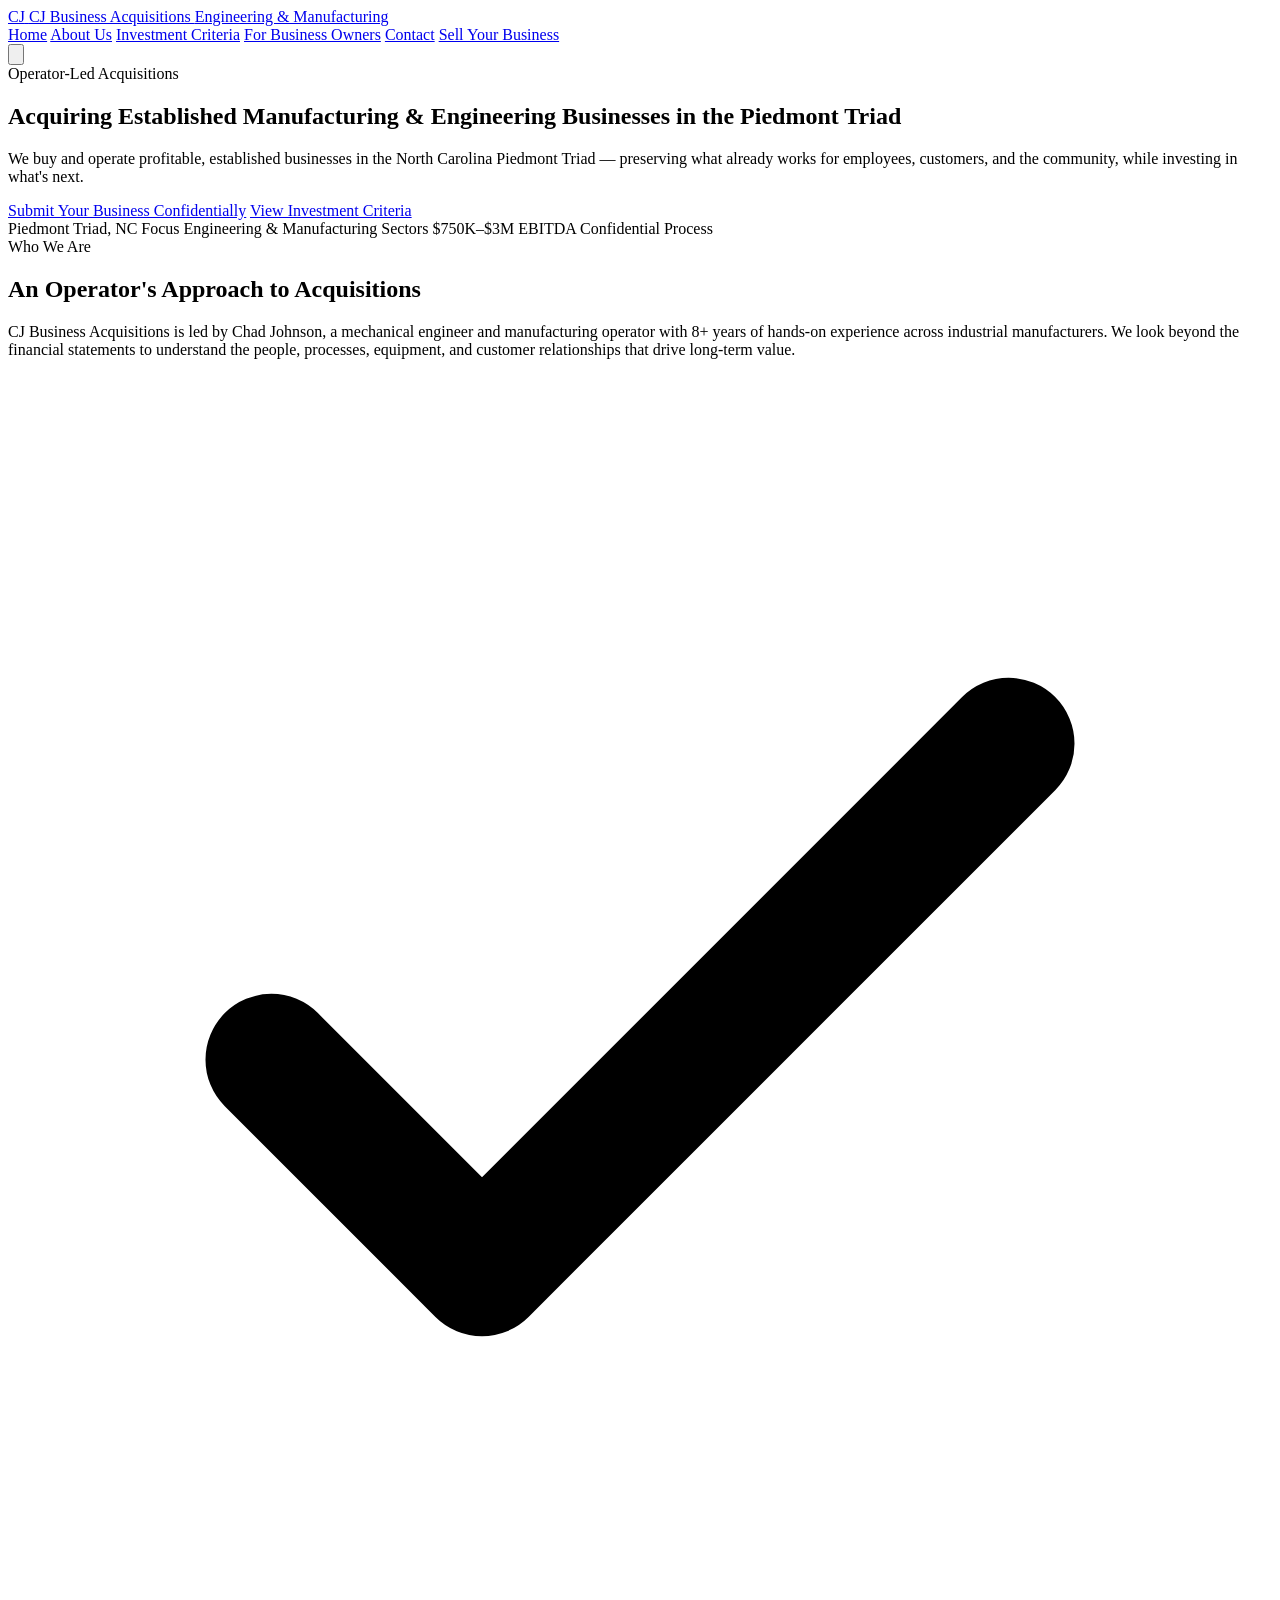
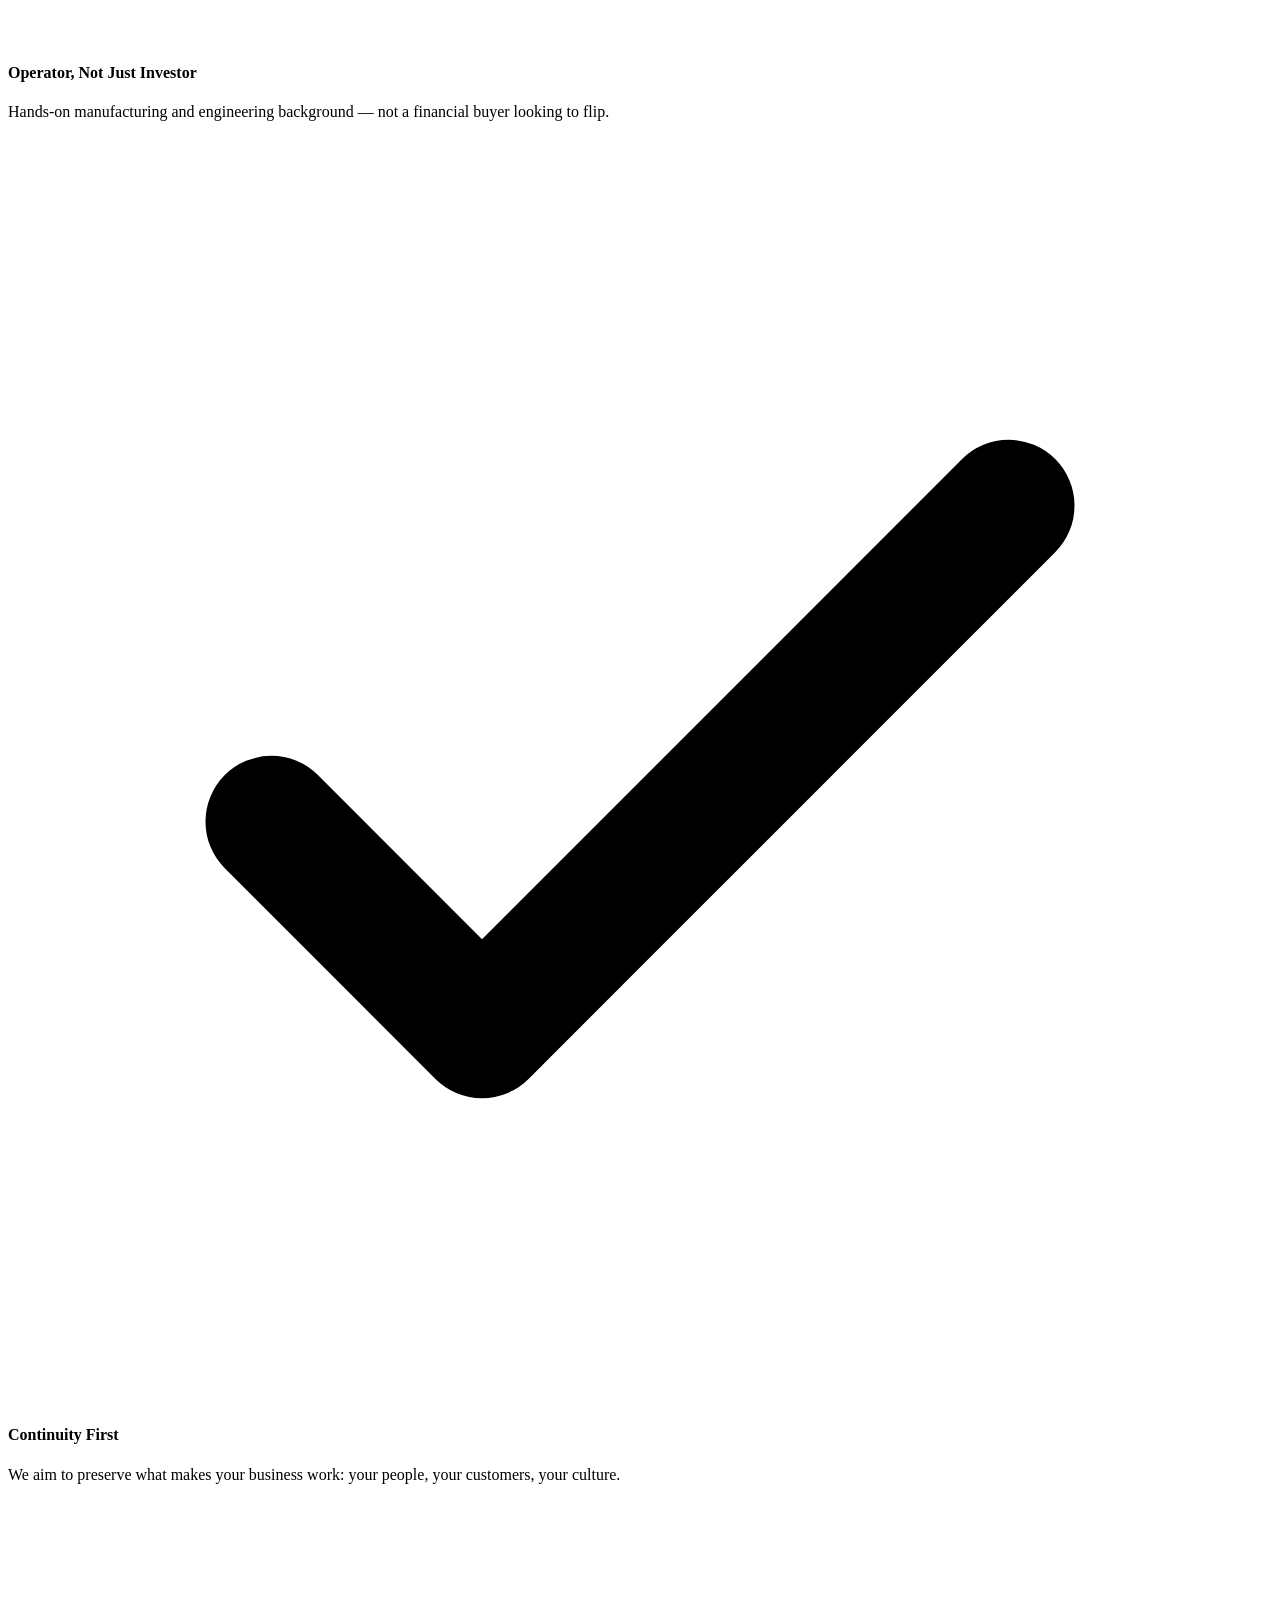
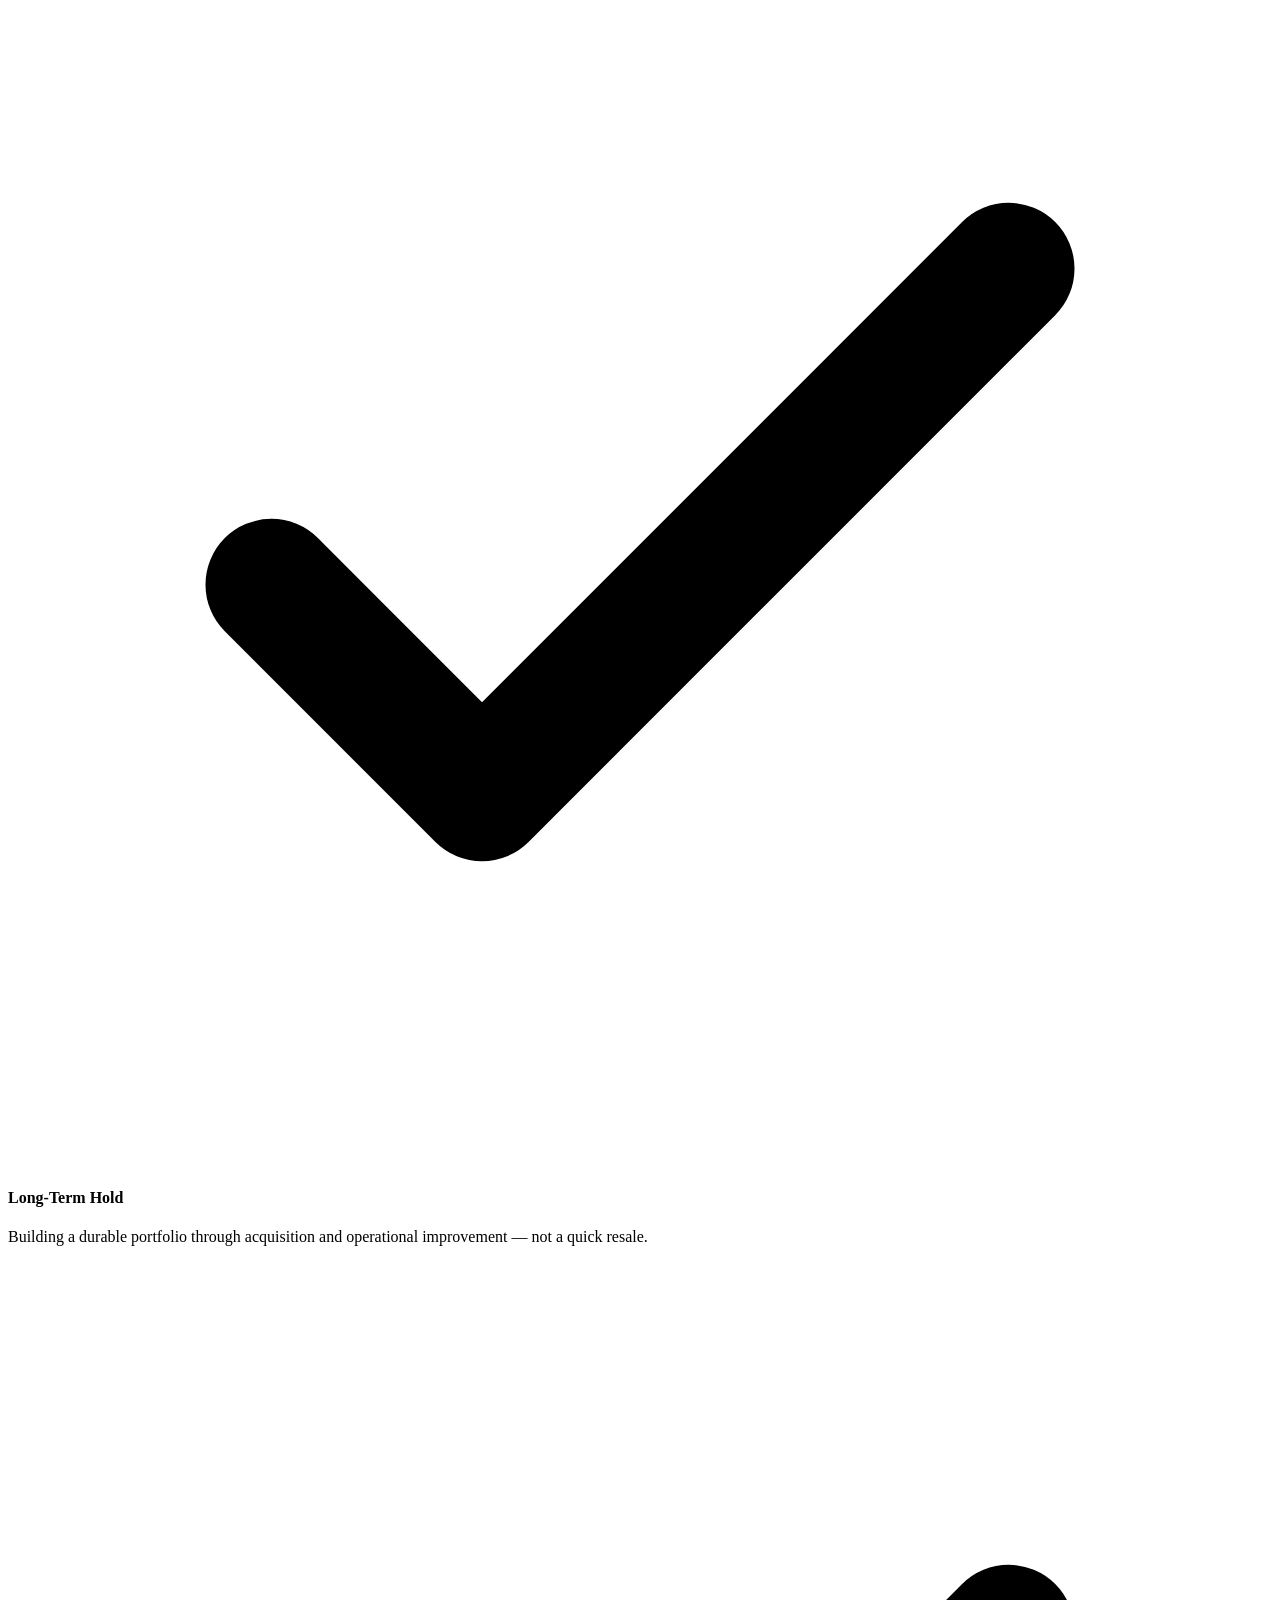
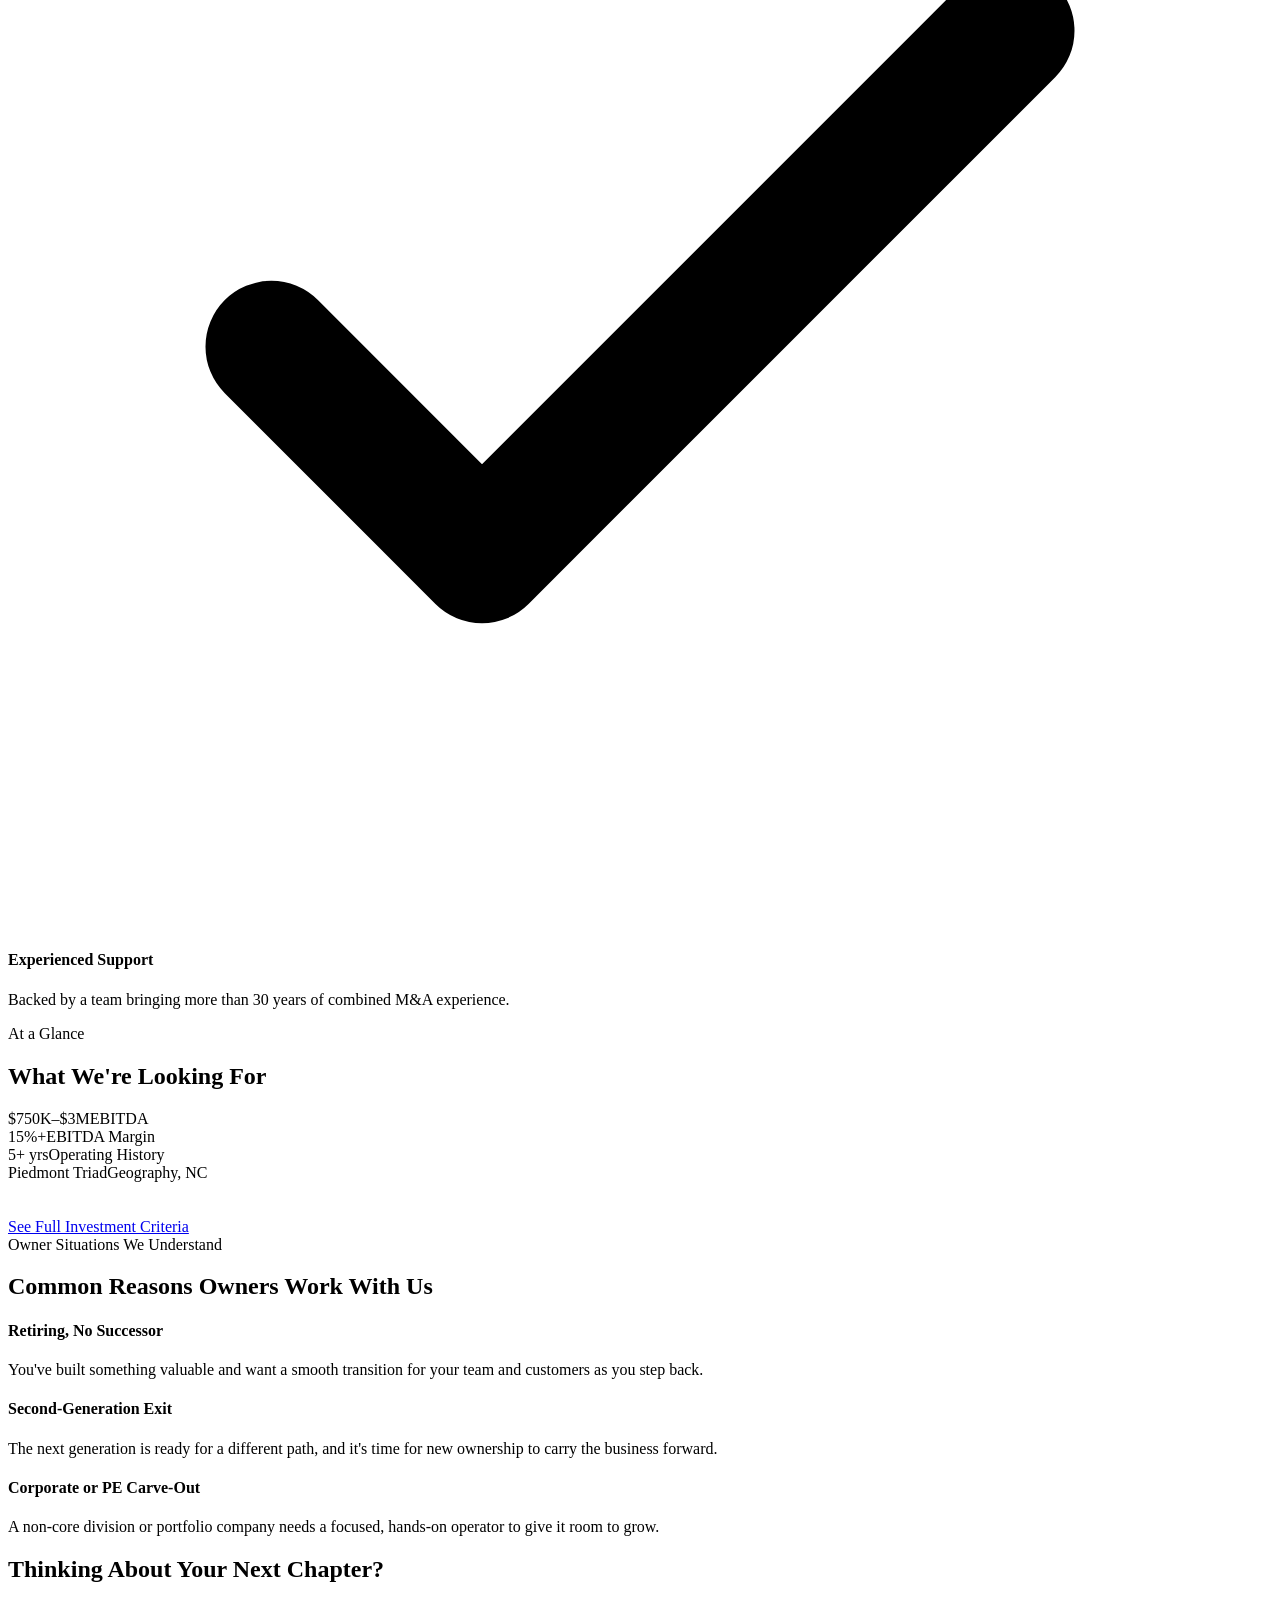
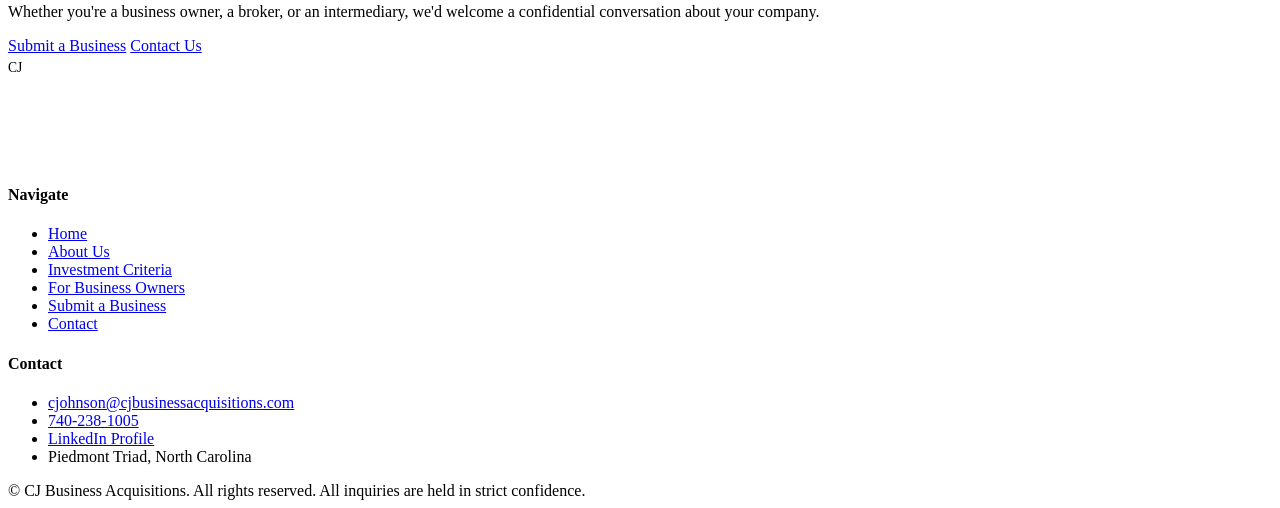
==== index.html @ f4fed7b2 "Add files via upload Initial site upload" ====
<!DOCTYPE html>
<html lang="en">
<head>
<meta charset="UTF-8">
<meta name="viewport" content="width=device-width, initial-scale=1.0">
<title>CJ Business Acquisitions | Acquiring Manufacturing & Engineering Businesses in the Piedmont Triad</title>
<meta name="description" content="CJ Business Acquisitions acquires established engineering and manufacturing businesses in North Carolina's Piedmont Triad, preserving continuity for employees and customers.">
<link rel="icon" type="image/svg+xml" href="/images/favicon.svg">
<link rel="preconnect" href="https://fonts.googleapis.com">
<link rel="preconnect" href="https://fonts.gstatic.com" crossorigin>
<link href="https://fonts.googleapis.com/css2?family=Inter:wght@400;500;600;700;800&family=Source+Serif+4:wght@600;700&display=swap" rel="stylesheet">
<link rel="stylesheet" href="/css/styles.css">
</head>
<body>
<header class="site-header">
  <div class="container">
    <a href="/" class="brand">
      <span class="mark">CJ</span>
      <span class="brand-text">CJ Business Acquisitions
        <span class="sub">Engineering &amp; Manufacturing</span>
      </span>
    </a>
    <nav class="main-nav" id="main-nav">
      <a href="index.html" aria-current="page">Home</a>
          <a href="about.html">About Us</a>
          <a href="investment-criteria.html">Investment Criteria</a>
          <a href="for-business-owners.html">For Business Owners</a>
          <a href="contact.html">Contact</a>
      <a href="submit-a-business.html" class="nav-cta">Sell Your Business</a>
    </nav>
    <button class="nav-toggle" aria-label="Toggle menu" aria-expanded="false">
      <svg viewBox="0 0 24 24" fill="none" stroke="currentColor" stroke-width="2"><path d="M4 6h16M4 12h16M4 18h16" stroke-linecap="round"/></svg>
    </button>
  </div>
</header>

<section class="hero">
  <div class="container">
    <div class="eyebrow on-dark">Operator-Led Acquisitions</div>
    <h1>Acquiring Established Manufacturing &amp; Engineering Businesses in the Piedmont Triad</h1>
    <p class="sub">We buy and operate profitable, established businesses in the North Carolina Piedmont Triad &mdash; preserving what already works for employees, customers, and the community, while investing in what's next.</p>
    <div class="hero-cta-row">
      <a href="submit-a-business.html" class="btn btn-primary">Submit Your Business Confidentially</a>
      <a href="investment-criteria.html" class="btn btn-outline">View Investment Criteria</a>
    </div>
    <div class="badge-row">
      <span class="badge"><span class="dot"></span>Piedmont Triad, NC Focus</span>
      <span class="badge"><span class="dot"></span>Engineering &amp; Manufacturing Sectors</span>
      <span class="badge"><span class="dot"></span>$750K&ndash;$3M EBITDA</span>
      <span class="badge"><span class="dot"></span>Confidential Process</span>
    </div>
  </div>
</section>

<section>
  <div class="container">
    <div class="section-head center">
      <div class="eyebrow">Who We Are</div>
      <h2>An Operator's Approach to Acquisitions</h2>
      <p class="lede">CJ Business Acquisitions is led by Chad Johnson, a mechanical engineer and manufacturing operator with 8+ years of hands-on experience across industrial manufacturers. We look beyond the financial statements to understand the people, processes, equipment, and customer relationships that drive long-term value.</p>
    </div>
    <div class="grid grid-4">
      <div class="card">
        <div class="icon-tile"><svg viewBox="0 0 24 24" fill="none" stroke="currentColor" stroke-width="2.5"><path d="M5 13l4 4L19 7" stroke-linecap="round" stroke-linejoin="round"/></svg></div>
        <h4>Operator, Not Just Investor</h4>
        <p>Hands-on manufacturing and engineering background &mdash; not a financial buyer looking to flip.</p>
      </div>
      <div class="card">
        <div class="icon-tile"><svg viewBox="0 0 24 24" fill="none" stroke="currentColor" stroke-width="2.5"><path d="M5 13l4 4L19 7" stroke-linecap="round" stroke-linejoin="round"/></svg></div>
        <h4>Continuity First</h4>
        <p>We aim to preserve what makes your business work: your people, your customers, your culture.</p>
      </div>
      <div class="card">
        <div class="icon-tile"><svg viewBox="0 0 24 24" fill="none" stroke="currentColor" stroke-width="2.5"><path d="M5 13l4 4L19 7" stroke-linecap="round" stroke-linejoin="round"/></svg></div>
        <h4>Long-Term Hold</h4>
        <p>Building a durable portfolio through acquisition and operational improvement &mdash; not a quick resale.</p>
      </div>
      <div class="card">
        <div class="icon-tile"><svg viewBox="0 0 24 24" fill="none" stroke="currentColor" stroke-width="2.5"><path d="M5 13l4 4L19 7" stroke-linecap="round" stroke-linejoin="round"/></svg></div>
        <h4>Experienced Support</h4>
        <p>Backed by a team bringing more than 30 years of combined M&amp;A experience.</p>
      </div>
    </div>
  </div>
</section>

<section class="section-alt">
  <div class="container">
    <div class="section-head center">
      <div class="eyebrow">At a Glance</div>
      <h2>What We're Looking For</h2>
    </div>
    <div class="stat-grid">
      <div class="stat"><span class="num">$750K&ndash;$3M</span><span class="label">EBITDA</span></div>
      <div class="stat"><span class="num">15%+</span><span class="label">EBITDA Margin</span></div>
      <div class="stat"><span class="num">5+ yrs</span><span class="label">Operating History</span></div>
      <div class="stat"><span class="num">Piedmont Triad</span><span class="label">Geography, NC</span></div>
    </div>
    <div class="text-center" style="margin-top:36px;">
      <a href="investment-criteria.html" class="btn btn-outline-dark">See Full Investment Criteria</a>
    </div>
  </div>
</section>

<section>
  <div class="container">
    <div class="section-head center">
      <div class="eyebrow">Owner Situations We Understand</div>
      <h2>Common Reasons Owners Work With Us</h2>
    </div>
    <div class="grid grid-3">
      <div class="card">
        <h4>Retiring, No Successor</h4>
        <p>You've built something valuable and want a smooth transition for your team and customers as you step back.</p>
      </div>
      <div class="card">
        <h4>Second-Generation Exit</h4>
        <p>The next generation is ready for a different path, and it's time for new ownership to carry the business forward.</p>
      </div>
      <div class="card">
        <h4>Corporate or PE Carve-Out</h4>
        <p>A non-core division or portfolio company needs a focused, hands-on operator to give it room to grow.</p>
      </div>
    </div>
  </div>
</section>

<section class="cta-band">
  <div class="container">
    <h2>Thinking About Your Next Chapter?</h2>
    <p>Whether you're a business owner, a broker, or an intermediary, we'd welcome a confidential conversation about your company.</p>
    <div class="hero-cta-row">
      <a href="submit-a-business.html" class="btn btn-primary">Submit a Business</a>
      <a href="contact.html" class="btn btn-outline">Contact Us</a>
    </div>
  </div>
</section>
<footer class="site-footer">
  <div class="container">
    <div class="footer-grid">
      <div>
        <div class="footer-brand">
          <span class="mark" style="width:30px;height:30px;font-size:0.85rem;">CJ</span>
          <strong style="color:#fff;font-family:'Source Serif 4',serif;font-size:1rem;">CJ Business Acquisitions</strong>
        </div>
        <p style="max-width:320px;color:rgba(255,255,255,0.55);">
          Acquiring and operating established engineering and manufacturing businesses in North Carolina's Piedmont Triad, with continuity for the people and customers already there.
        </p>
      </div>
      <div>
        <h4>Navigate</h4>
        <ul>
          <li><a href="index.html">Home</a></li>
          <li><a href="about.html">About Us</a></li>
          <li><a href="investment-criteria.html">Investment Criteria</a></li>
          <li><a href="for-business-owners.html">For Business Owners</a></li>
          <li><a href="submit-a-business.html">Submit a Business</a></li>
          <li><a href="contact.html">Contact</a></li>
        </ul>
      </div>
      <div>
        <h4>Contact</h4>
        <ul>
          <li><a href="mailto:cjohnson@cjbusinessacquisitions.com">cjohnson@cjbusinessacquisitions.com</a></li>
          <li><a href="tel:+17402381005">740-238-1005</a></li>
          <li><a href="https://www.linkedin.com/in/chad-johnson-782990149" target="_blank" rel="noopener">LinkedIn Profile</a></li>
          <li>Piedmont Triad, North Carolina</li>
        </ul>
      </div>
    </div>
    <div class="footer-bottom">
      <span>&copy; <span id="year"></span> CJ Business Acquisitions. All rights reserved.</span>
      <span>All inquiries are held in strict confidence.</span>
    </div>
  </div>
</footer>
<script src="/js/main.js"></script>
</body>
</html>
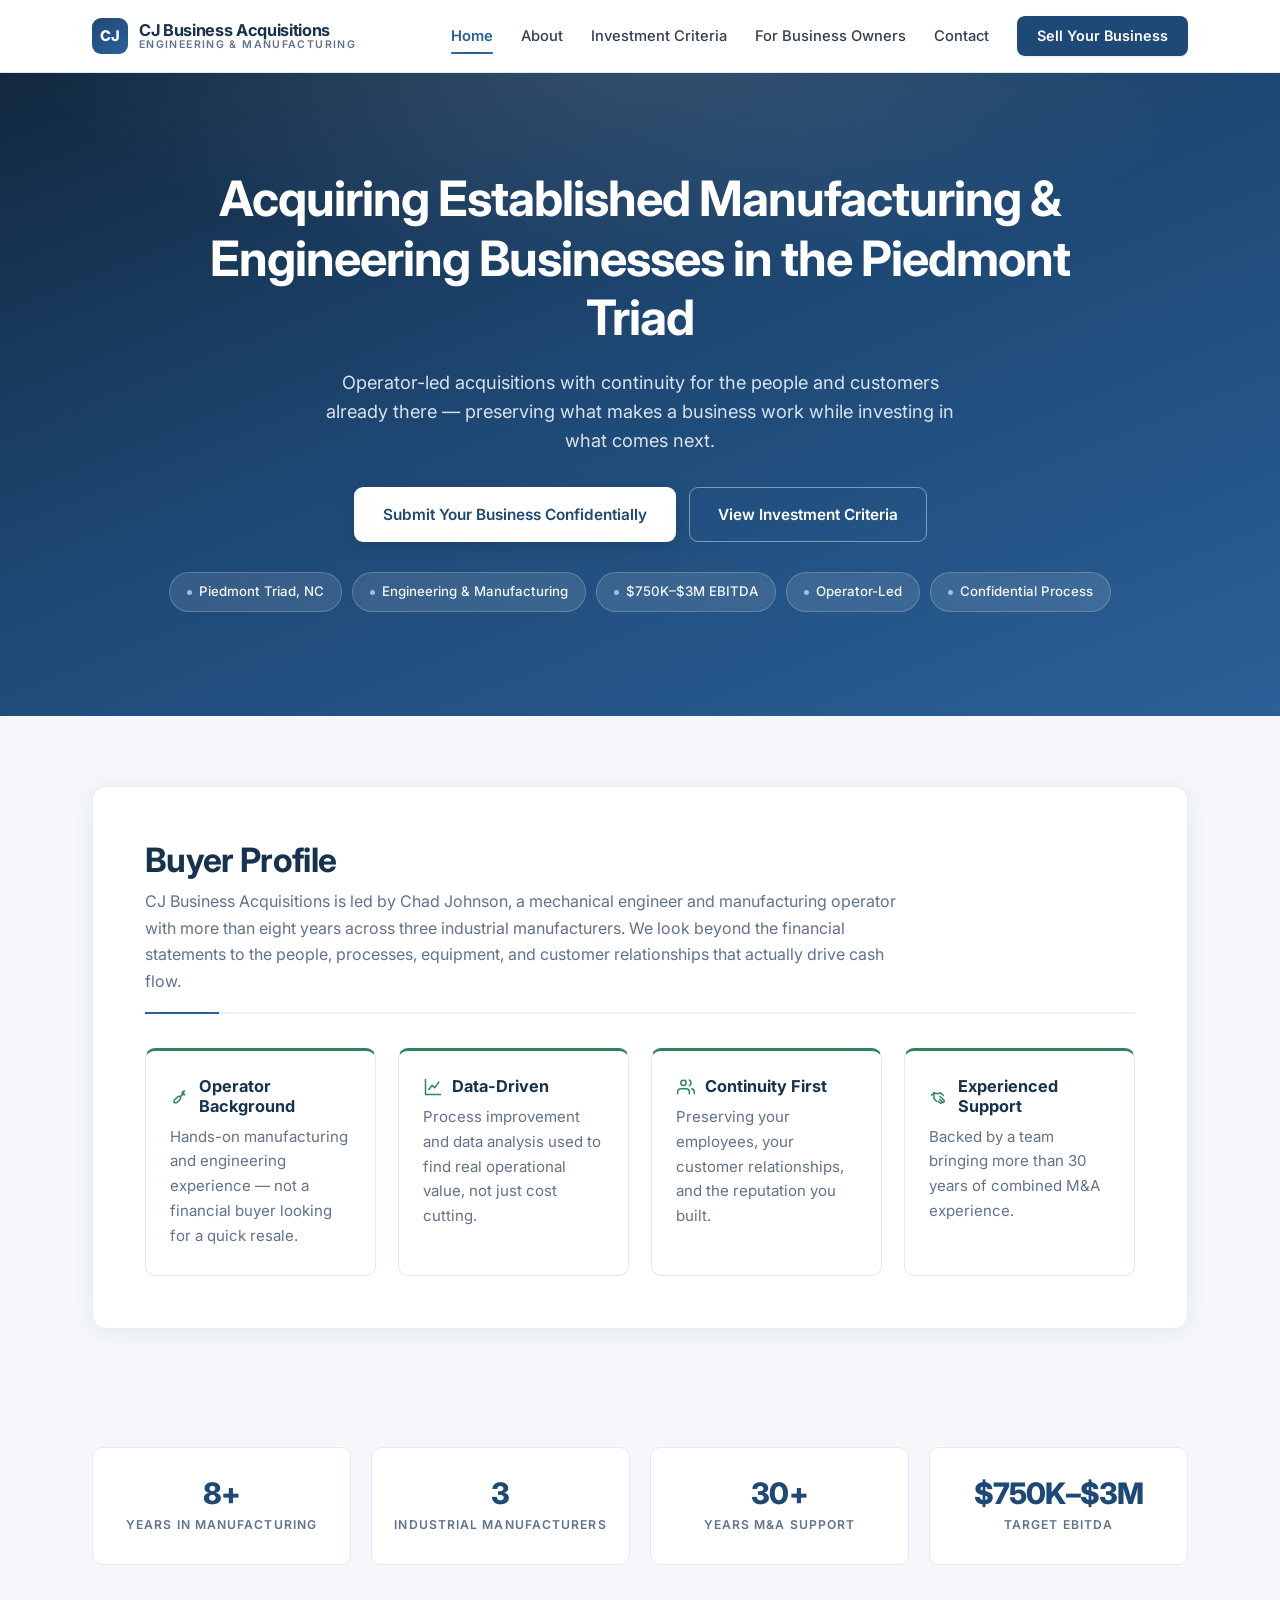
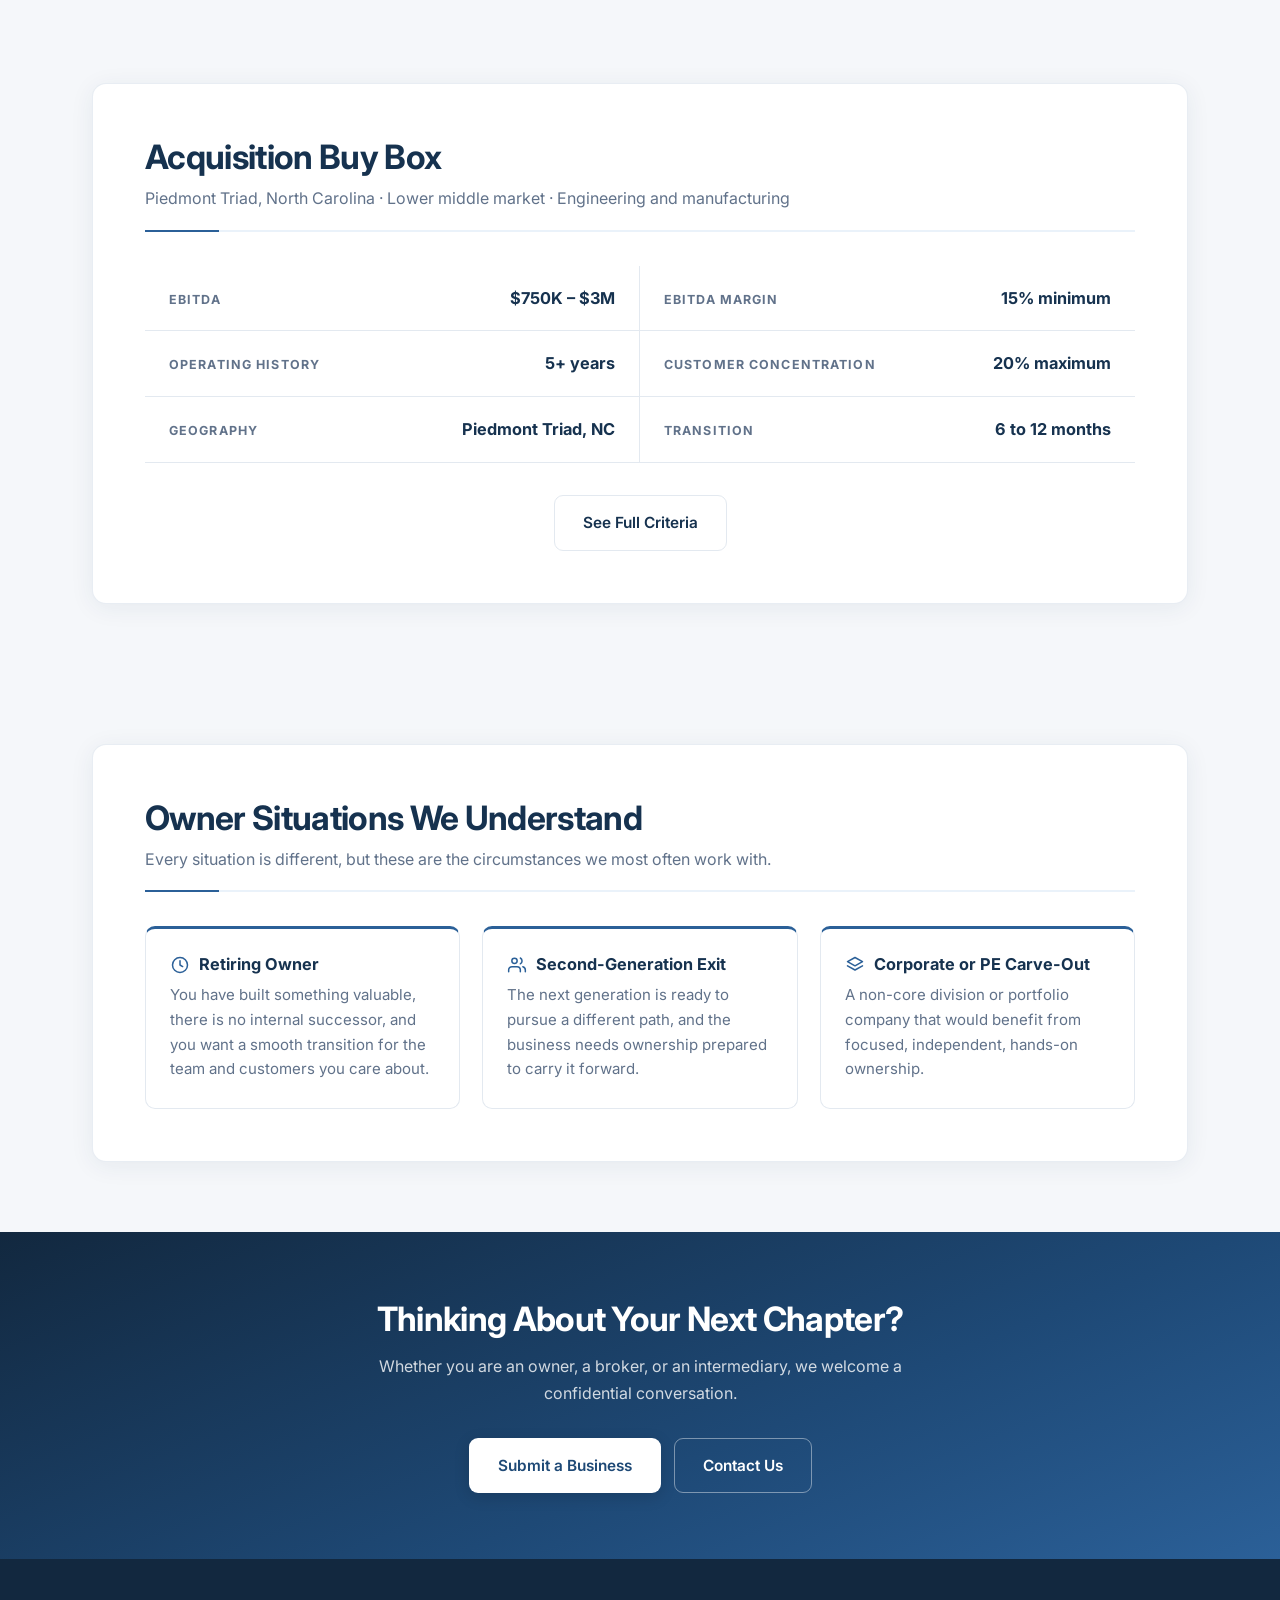
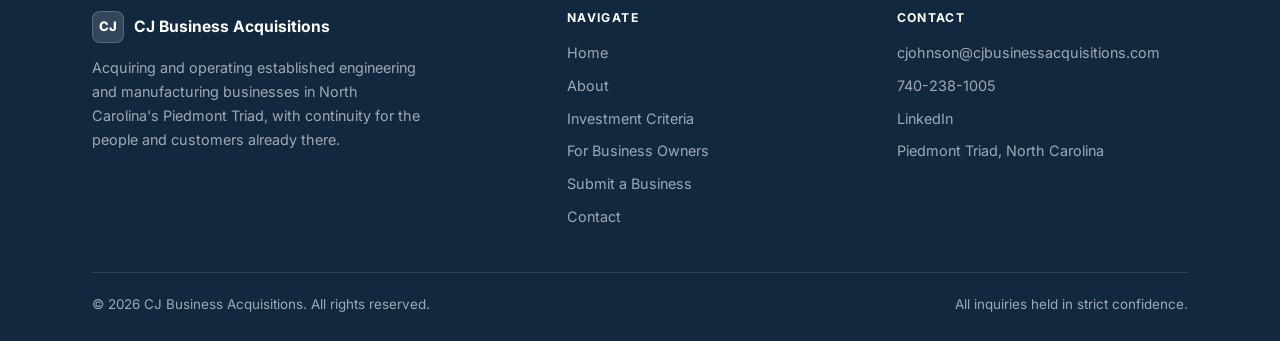
==== commit 4af6d498: "Add files via upload version 2" ====
--- a/index.html
+++ b/index.html
@@ -3,50 +3,359 @@
 <head>
 <meta charset="UTF-8">
 <meta name="viewport" content="width=device-width, initial-scale=1.0">
-<title>CJ Business Acquisitions | Acquiring Manufacturing & Engineering Businesses in the Piedmont Triad</title>
-<meta name="description" content="CJ Business Acquisitions acquires established engineering and manufacturing businesses in North Carolina's Piedmont Triad, preserving continuity for employees and customers.">
-<link rel="icon" type="image/svg+xml" href="/images/favicon.svg">
+<title>CJ Business Acquisitions | Acquiring Manufacturing &amp; Engineering Businesses in the Piedmont Triad</title>
+<meta name="description" content="CJ Business Acquisitions acquires and operates established engineering and manufacturing businesses in North Carolina's Piedmont Triad, with continuity for employees and customers.">
+<link rel="icon" href="data:image/svg+xml,%3Csvg xmlns='http://www.w3.org/2000/svg' viewBox='0 0 64 64'%3E%3Crect width='64' height='64' rx='12' fill='%231e4976'/%3E%3Ctext x='32' y='42' font-family='Helvetica,Arial,sans-serif' font-size='26' font-weight='700' fill='%23ffffff' text-anchor='middle'%3ECJ%3C/text%3E%3C/svg%3E">
 <link rel="preconnect" href="https://fonts.googleapis.com">
 <link rel="preconnect" href="https://fonts.gstatic.com" crossorigin>
-<link href="https://fonts.googleapis.com/css2?family=Inter:wght@400;500;600;700;800&family=Source+Serif+4:wght@600;700&display=swap" rel="stylesheet">
-<link rel="stylesheet" href="/css/styles.css">
+<link href="https://fonts.googleapis.com/css2?family=Inter:wght@400;500;600;700;800&display=swap" rel="stylesheet">
+<style>
+:root{
+  --navy-900:#12283f;
+  --navy-800:#1a3c5e;
+  --navy-700:#1e4976;
+  --blue-600:#2b6098;
+  --blue-500:#3479b8;
+  --blue-050:#eaf2fa;
+  --green-600:#2f855a;
+  --green-050:#e9f5ee;
+  --bg:#f5f7fa;
+  --bg-deep:#eef2f7;
+  --white:#ffffff;
+  --heading:#16324f;
+  --text:#33404f;
+  --muted:#61728a;
+  --border:#e3e9f0;
+  --radius:14px;
+  --radius-sm:10px;
+  --shadow-sm:0 1px 3px rgba(22,50,79,.06),0 1px 2px rgba(22,50,79,.04);
+  --shadow:0 4px 24px rgba(22,50,79,.07);
+  --shadow-lg:0 18px 48px rgba(22,50,79,.13);
+  --max:1140px;
+}
+
+*{box-sizing:border-box}
+html{scroll-behavior:smooth;-webkit-text-size-adjust:100%}
+body{
+  margin:0;
+  font-family:'Inter',-apple-system,BlinkMacSystemFont,'Segoe UI',Roboto,Helvetica,Arial,sans-serif;
+  background:var(--bg);
+  color:var(--text);
+  line-height:1.65;
+  font-size:16px;
+  -webkit-font-smoothing:antialiased;
+}
+img{max-width:100%;display:block}
+a{color:inherit;text-decoration:none}
+
+h1,h2,h3,h4{color:var(--heading);line-height:1.22;margin:0 0 14px;font-weight:700;letter-spacing:-.02em}
+h1{font-size:clamp(1.72rem,4.4vw,3.05rem)}
+h2{font-size:clamp(1.55rem,2.7vw,2.1rem)}
+h3{font-size:1.22rem;letter-spacing:-.01em}
+h4{font-size:1.02rem;letter-spacing:0}
+p{margin:0 0 15px;color:var(--muted)}
+p:last-child{margin-bottom:0}
+.lede{font-size:1.1rem;color:var(--text)}
+
+.container{width:100%;max-width:var(--max);margin:0 auto;padding:0 22px}
+.narrow{max-width:840px}
+
+.eyebrow{
+  display:inline-block;text-transform:uppercase;letter-spacing:.15em;
+  font-size:.71rem;font-weight:700;color:var(--blue-600);margin-bottom:12px;
+}
+.eyebrow.on-dark{color:#8fc3ee}
+
+/* ---------- Header ---------- */
+.site-header{
+  position:sticky;top:0;z-index:120;background:rgba(255,255,255,.94);
+  backdrop-filter:saturate(180%) blur(12px);
+  border-bottom:1px solid var(--border);
+}
+.site-header .container{display:flex;align-items:center;justify-content:space-between;height:72px}
+.brand{display:flex;align-items:center;gap:11px;white-space:nowrap}
+.brand .mark{
+  width:36px;height:36px;border-radius:9px;flex-shrink:0;
+  background:linear-gradient(145deg,var(--navy-700),var(--blue-600));
+  color:#fff;font-weight:800;font-size:.92rem;letter-spacing:.02em;
+  display:flex;align-items:center;justify-content:center;
+}
+.brand-text{display:flex;flex-direction:column;line-height:1.15}
+.brand-text .name{font-weight:700;color:var(--heading);font-size:1.02rem;letter-spacing:-.02em}
+.brand-text .sub{font-size:.66rem;letter-spacing:.13em;text-transform:uppercase;color:var(--muted);font-weight:600}
+
+.main-nav{display:flex;align-items:center;gap:28px}
+.main-nav a{font-size:.92rem;font-weight:500;color:var(--text);transition:color .15s;position:relative;padding:4px 0}
+.main-nav a:hover{color:var(--blue-600)}
+.main-nav a[aria-current="page"]{color:var(--blue-600);font-weight:600}
+.main-nav a[aria-current="page"]::after{
+  content:"";position:absolute;left:0;right:0;bottom:-2px;height:2px;background:var(--blue-600);border-radius:2px;
+}
+.main-nav a.nav-cta{
+  background:var(--navy-700);color:#fff;padding:11px 20px;border-radius:8px;
+  font-weight:600;font-size:.9rem;transition:background .18s,transform .18s,box-shadow .18s;
+  box-shadow:var(--shadow-sm);line-height:1.2;
+}
+.main-nav a.nav-cta:hover{background:var(--blue-600);color:#fff;transform:translateY(-1px);box-shadow:var(--shadow)}
+.main-nav a.nav-cta::after{display:none}
+
+.nav-toggle{display:none;background:none;border:none;color:var(--heading);cursor:pointer;padding:8px;margin-right:-8px}
+.nav-toggle svg{width:26px;height:26px}
+
+@media(max-width:900px){
+  .main-nav{
+    position:fixed;top:72px;left:0;right:0;background:#fff;flex-direction:column;align-items:stretch;
+    gap:0;padding:6px 22px 18px;box-shadow:var(--shadow-lg);border-bottom:1px solid var(--border);
+    transform:translateY(-10px);opacity:0;visibility:hidden;transition:.2s;
+  }
+  .main-nav.open{transform:translateY(0);opacity:1;visibility:visible}
+  .main-nav a{padding:13px 2px;border-bottom:1px solid var(--border)}
+  .main-nav a[aria-current="page"]::after{display:none}
+  .main-nav a.nav-cta{text-align:center;justify-content:center;margin-top:12px;padding:14px 20px;border-bottom:none}
+  .nav-toggle{display:inline-flex}
+}
+
+/* ---------- Hero ---------- */
+.hero{
+  background:linear-gradient(158deg,var(--navy-900) 0%,var(--navy-700) 48%,var(--blue-600) 100%);
+  color:#fff;padding:96px 0 104px;text-align:center;position:relative;overflow:hidden;
+}
+.hero::before{
+  content:"";position:absolute;inset:0;pointer-events:none;
+  background:radial-gradient(ellipse 70% 60% at 50% -10%,rgba(255,255,255,.14),transparent 70%);
+}
+.hero .container{position:relative;z-index:1}
+.hero h1{color:#fff;max-width:900px;margin:0 auto 20px}
+.hero .sub{font-size:1.14rem;color:rgba(255,255,255,.84);max-width:660px;margin:0 auto 30px;line-height:1.6}
+
+.page-hero{
+  background:linear-gradient(158deg,var(--navy-900) 0%,var(--navy-700) 55%,var(--blue-600) 100%);
+  color:#fff;padding:70px 0 74px;text-align:center;
+}
+.page-hero h1{color:#fff;margin-bottom:14px}
+.page-hero .sub{color:rgba(255,255,255,.82);max-width:660px;margin:0 auto;font-size:1.06rem}
+
+.badge-row{display:flex;flex-wrap:wrap;gap:10px;justify-content:center;margin-top:30px}
+.badge{
+  display:inline-flex;align-items:center;gap:7px;background:rgba(255,255,255,.11);
+  border:1px solid rgba(255,255,255,.2);padding:8px 17px;border-radius:999px;
+  font-size:.83rem;color:rgba(255,255,255,.94);font-weight:500;backdrop-filter:blur(4px);
+}
+.badge .dot{width:5px;height:5px;border-radius:50%;background:#8fc3ee;flex-shrink:0}
+
+.cta-row{display:flex;flex-wrap:wrap;gap:13px;justify-content:center;margin-top:32px}
+
+/* ---------- Buttons ---------- */
+.btn{
+  display:inline-flex;align-items:center;justify-content:center;gap:8px;
+  padding:14px 28px;border-radius:9px;font-weight:600;font-size:.96rem;
+  border:1.5px solid transparent;cursor:pointer;font-family:inherit;
+  transition:transform .18s,background .18s,box-shadow .18s,border-color .18s,color .18s;
+}
+.btn-primary{background:#fff;color:var(--navy-700);box-shadow:0 4px 16px rgba(0,0,0,.14)}
+.btn-primary:hover{transform:translateY(-2px);box-shadow:0 8px 24px rgba(0,0,0,.2)}
+.btn-outline{background:transparent;border-color:rgba(255,255,255,.42);color:#fff}
+.btn-outline:hover{border-color:#fff;background:rgba(255,255,255,.1)}
+.btn-solid{background:var(--navy-700);color:#fff;box-shadow:var(--shadow-sm)}
+.btn-solid:hover{background:var(--blue-600);transform:translateY(-2px);box-shadow:var(--shadow)}
+.btn-ghost{background:transparent;border-color:var(--border);color:var(--heading)}
+.btn-ghost:hover{border-color:var(--blue-600);color:var(--blue-600)}
+.btn-block{width:100%;padding:16px 28px;font-size:1rem}
+
+/* ---------- Sections & panels ---------- */
+section{padding:70px 0}
+section.tight{padding:48px 0}
+
+.panel{
+  background:var(--white);border-radius:var(--radius);box-shadow:var(--shadow);
+  padding:52px;border:1px solid rgba(227,233,240,.8);
+}
+@media(max-width:680px){.panel{padding:30px 22px}}
+
+.panel-head{margin-bottom:34px;padding-bottom:18px;border-bottom:2px solid var(--blue-050);position:relative}
+.panel-head::after{content:"";position:absolute;left:0;bottom:-2px;width:74px;height:2px;background:var(--blue-600)}
+.panel-head h2{margin-bottom:8px}
+.panel-head p{max-width:760px}
+
+.section-head{max-width:720px;margin:0 auto 40px;text-align:center}
+.section-head p{font-size:1.05rem}
+
+/* ---------- Grids & cards ---------- */
+.grid{display:grid;gap:22px}
+.grid-2{grid-template-columns:repeat(2,1fr)}
+.grid-3{grid-template-columns:repeat(3,1fr)}
+.grid-4{grid-template-columns:repeat(4,1fr)}
+@media(max-width:940px){.grid-3,.grid-4{grid-template-columns:repeat(2,1fr)}}
+@media(max-width:620px){.grid-2,.grid-3,.grid-4{grid-template-columns:1fr}}
+
+.card{
+  background:var(--white);border:1px solid var(--border);border-radius:var(--radius-sm);
+  padding:26px 24px;border-top:3px solid var(--green-600);
+  transition:transform .2s,box-shadow .2s;
+}
+.card:hover{transform:translateY(-3px);box-shadow:var(--shadow)}
+.card.blue-top{border-top-color:var(--blue-600)}
+.card h4{margin-bottom:8px;display:flex;align-items:center;gap:9px}
+.card p{font-size:.94rem}
+.card .ico{width:20px;height:20px;color:var(--green-600);flex-shrink:0}
+.card.blue-top .ico{color:var(--blue-600)}
+
+.card-plain{border-top-width:1px;border-top-color:var(--border)}
+
+/* ---------- Stats ---------- */
+.stat-grid{display:grid;grid-template-columns:repeat(4,1fr);gap:20px}
+@media(max-width:760px){.stat-grid{grid-template-columns:repeat(2,1fr)}}
+.stat{
+  background:var(--white);border:1px solid var(--border);border-radius:var(--radius-sm);
+  padding:28px 18px;text-align:center;
+}
+.stat .num{display:block;font-size:1.85rem;font-weight:800;color:var(--navy-700);letter-spacing:-.03em;line-height:1.15}
+.stat .label{font-size:.76rem;text-transform:uppercase;letter-spacing:.09em;color:var(--muted);margin-top:8px;font-weight:600}
+
+/* ---------- Criteria rows ---------- */
+.criteria-grid{display:grid;grid-template-columns:repeat(2,1fr);gap:0}
+@media(max-width:680px){.criteria-grid{grid-template-columns:1fr}}
+.criteria-item{
+  display:flex;justify-content:space-between;align-items:baseline;gap:18px;
+  padding:19px 24px;border-bottom:1px solid var(--border);
+}
+.criteria-item:nth-child(odd){border-right:1px solid var(--border)}
+@media(max-width:680px){.criteria-item:nth-child(odd){border-right:none}}
+.criteria-item .k{font-size:.78rem;text-transform:uppercase;letter-spacing:.09em;color:var(--muted);font-weight:700}
+.criteria-item .v{font-weight:700;color:var(--heading);text-align:right;font-size:1.02rem}
+
+/* ---------- Lists ---------- */
+.check-list{list-style:none;margin:0;padding:0}
+.check-list li{display:flex;align-items:flex-start;gap:12px;padding:9px 0;color:var(--text);font-size:.96rem}
+.check-list li svg{width:19px;height:19px;flex-shrink:0;margin-top:3px;color:var(--green-600)}
+
+.steps{list-style:none;margin:0;padding:0;counter-reset:s}
+.steps li{counter-increment:s;display:flex;gap:20px;padding:22px 0;border-bottom:1px solid var(--border)}
+.steps li:last-child{border-bottom:none}
+.steps li::before{
+  content:counter(s,decimal-leading-zero);flex-shrink:0;width:42px;height:42px;border-radius:11px;
+  background:var(--blue-050);color:var(--blue-600);font-weight:800;font-size:.9rem;
+  display:flex;align-items:center;justify-content:center;
+}
+.steps h4{margin-bottom:5px}
+.steps p{font-size:.95rem}
+
+/* ---------- Profile ---------- */
+.two-col{display:grid;grid-template-columns:1.25fr .75fr;gap:44px;align-items:start}
+@media(max-width:900px){.two-col{grid-template-columns:1fr;gap:28px}}
+
+.profile-card{
+  background:linear-gradient(160deg,var(--navy-800),var(--blue-600));
+  border-radius:var(--radius);padding:34px 30px;color:#fff;box-shadow:var(--shadow-lg);
+}
+.profile-card .avatar{
+  width:74px;height:74px;border-radius:18px;background:rgba(255,255,255,.16);
+  border:1px solid rgba(255,255,255,.25);
+  display:flex;align-items:center;justify-content:center;font-size:1.5rem;font-weight:800;margin-bottom:16px;
+}
+.profile-card h3{color:#fff;margin-bottom:3px}
+.profile-card .role{color:#a8d0ef;font-size:.86rem;display:block;margin-bottom:20px;font-weight:500}
+.profile-card ul{list-style:none;margin:0;padding:0}
+.profile-card li{padding:12px 0;border-top:1px solid rgba(255,255,255,.16);font-size:.88rem}
+.profile-card li .k{display:block;color:rgba(255,255,255,.62);font-size:.72rem;text-transform:uppercase;letter-spacing:.09em;font-weight:600;margin-bottom:2px}
+.profile-card li .v{color:#fff;font-weight:600}
+
+.quote{
+  background:var(--blue-050);border-left:3px solid var(--blue-600);border-radius:0 var(--radius-sm) var(--radius-sm) 0;
+  padding:26px 30px;font-size:1.12rem;color:var(--heading);font-weight:500;line-height:1.55;
+}
+
+/* ---------- Forms ---------- */
+.form-row{margin-bottom:19px}
+.form-row.split{display:grid;grid-template-columns:1fr 1fr;gap:18px}
+@media(max-width:600px){.form-row.split{grid-template-columns:1fr}}
+label{display:block;font-size:.83rem;font-weight:700;color:var(--heading);margin-bottom:7px;letter-spacing:.01em}
+label .opt{font-weight:400;color:var(--muted)}
+input,select,textarea{
+  width:100%;padding:13px 14px;border:1.5px solid var(--border);border-radius:9px;
+  font-size:.96rem;font-family:inherit;color:var(--text);background:#fcfdfe;transition:border-color .15s,box-shadow .15s,background .15s;
+}
+input:focus,select:focus,textarea:focus{
+  outline:none;border-color:var(--blue-600);background:#fff;box-shadow:0 0 0 3px rgba(43,96,152,.13);
+}
+textarea{resize:vertical;min-height:112px}
+.form-note{font-size:.82rem;color:var(--muted);margin-top:14px;text-align:center}
+
+.notice{
+  display:flex;gap:14px;background:var(--green-050);border:1px solid #cfe7d9;
+  border-radius:var(--radius-sm);padding:19px 22px;margin-bottom:28px;
+}
+.notice svg{width:24px;height:24px;color:var(--green-600);flex-shrink:0}
+.notice p{margin:0;color:var(--text);font-size:.92rem}
+.notice strong{color:var(--heading)}
+
+.form-status{margin-top:16px;padding:14px 16px;border-radius:9px;font-size:.92rem;display:none}
+.form-status.success{display:block;background:var(--green-050);color:var(--green-600);border:1px solid #bfe0cd;font-weight:500}
+.form-status.error{display:block;background:#fdecec;color:#a3312b;border:1px solid #f5c9c6}
+.form-status.sending{display:block;background:var(--bg-deep);color:var(--muted)}
+
+/* ---------- CTA band ---------- */
+.cta-band{
+  background:linear-gradient(158deg,var(--navy-900),var(--navy-700) 60%,var(--blue-600));
+  color:#fff;padding:66px 0;text-align:center;
+}
+.cta-band h2{color:#fff}
+.cta-band p{color:rgba(255,255,255,.8);max-width:560px;margin:0 auto}
+
+/* ---------- Footer ---------- */
+.site-footer{background:var(--navy-900);color:rgba(255,255,255,.6);padding:52px 0 26px;font-size:.9rem}
+.footer-grid{display:grid;grid-template-columns:1.5fr 1fr 1fr;gap:38px;margin-bottom:34px}
+@media(max-width:760px){.footer-grid{grid-template-columns:1fr;gap:26px}}
+.footer-grid h4{color:#fff;font-size:.76rem;text-transform:uppercase;letter-spacing:.11em;margin-bottom:15px;font-weight:700}
+.footer-grid ul{list-style:none;margin:0;padding:0}
+.footer-grid li{margin-bottom:9px}
+.footer-grid a{transition:color .15s}
+.footer-grid a:hover{color:#8fc3ee}
+.footer-brand{display:flex;align-items:center;gap:10px;margin-bottom:13px}
+.footer-brand .mark{width:32px;height:32px;border-radius:8px;background:rgba(255,255,255,.14);border:1px solid rgba(255,255,255,.2);display:flex;align-items:center;justify-content:center;font-weight:800;font-size:.82rem;color:#fff}
+.footer-brand strong{color:#fff;font-size:.98rem}
+.footer-bottom{border-top:1px solid rgba(255,255,255,.13);padding-top:20px;display:flex;justify-content:space-between;flex-wrap:wrap;gap:10px;font-size:.84rem}
+
+.text-center{text-align:center}
+</style>
 </head>
 <body>
 <header class="site-header">
   <div class="container">
-    <a href="/" class="brand">
+    <a href="index.html" class="brand">
       <span class="mark">CJ</span>
-      <span class="brand-text">CJ Business Acquisitions
+      <span class="brand-text">
+        <span class="name">CJ Business Acquisitions</span>
         <span class="sub">Engineering &amp; Manufacturing</span>
       </span>
     </a>
-    <nav class="main-nav" id="main-nav">
-      <a href="index.html" aria-current="page">Home</a>
-          <a href="about.html">About Us</a>
-          <a href="investment-criteria.html">Investment Criteria</a>
-          <a href="for-business-owners.html">For Business Owners</a>
-          <a href="contact.html">Contact</a>
+    <nav class="main-nav">
+        <a href="index.html" aria-current="page">Home</a>
+        <a href="about.html">About</a>
+        <a href="investment-criteria.html">Investment Criteria</a>
+        <a href="for-business-owners.html">For Business Owners</a>
+        <a href="contact.html">Contact</a>
       <a href="submit-a-business.html" class="nav-cta">Sell Your Business</a>
     </nav>
-    <button class="nav-toggle" aria-label="Toggle menu" aria-expanded="false">
-      <svg viewBox="0 0 24 24" fill="none" stroke="currentColor" stroke-width="2"><path d="M4 6h16M4 12h16M4 18h16" stroke-linecap="round"/></svg>
+    <button class="nav-toggle" aria-label="Toggle navigation" aria-expanded="false">
+      <svg viewBox="0 0 24 24" fill="none" stroke="currentColor" stroke-width="2"><path d="M4 7h16M4 12h16M4 17h16" stroke-linecap="round"/></svg>
     </button>
   </div>
 </header>
 
 <section class="hero">
   <div class="container">
-    <div class="eyebrow on-dark">Operator-Led Acquisitions</div>
     <h1>Acquiring Established Manufacturing &amp; Engineering Businesses in the Piedmont Triad</h1>
-    <p class="sub">We buy and operate profitable, established businesses in the North Carolina Piedmont Triad &mdash; preserving what already works for employees, customers, and the community, while investing in what's next.</p>
-    <div class="hero-cta-row">
+    <p class="sub">Operator-led acquisitions with continuity for the people and customers already there &mdash; preserving what makes a business work while investing in what comes next.</p>
+    <div class="cta-row">
       <a href="submit-a-business.html" class="btn btn-primary">Submit Your Business Confidentially</a>
       <a href="investment-criteria.html" class="btn btn-outline">View Investment Criteria</a>
     </div>
     <div class="badge-row">
-      <span class="badge"><span class="dot"></span>Piedmont Triad, NC Focus</span>
-      <span class="badge"><span class="dot"></span>Engineering &amp; Manufacturing Sectors</span>
+      <span class="badge"><span class="dot"></span>Piedmont Triad, NC</span>
+      <span class="badge"><span class="dot"></span>Engineering &amp; Manufacturing</span>
       <span class="badge"><span class="dot"></span>$750K&ndash;$3M EBITDA</span>
+      <span class="badge"><span class="dot"></span>Operator-Led</span>
       <span class="badge"><span class="dot"></span>Confidential Process</span>
     </div>
   </div>
@@ -54,82 +363,96 @@
 
 <section>
   <div class="container">
-    <div class="section-head center">
-      <div class="eyebrow">Who We Are</div>
-      <h2>An Operator's Approach to Acquisitions</h2>
-      <p class="lede">CJ Business Acquisitions is led by Chad Johnson, a mechanical engineer and manufacturing operator with 8+ years of hands-on experience across industrial manufacturers. We look beyond the financial statements to understand the people, processes, equipment, and customer relationships that drive long-term value.</p>
-    </div>
-    <div class="grid grid-4">
-      <div class="card">
-        <div class="icon-tile"><svg viewBox="0 0 24 24" fill="none" stroke="currentColor" stroke-width="2.5"><path d="M5 13l4 4L19 7" stroke-linecap="round" stroke-linejoin="round"/></svg></div>
-        <h4>Operator, Not Just Investor</h4>
-        <p>Hands-on manufacturing and engineering background &mdash; not a financial buyer looking to flip.</p>
-      </div>
-      <div class="card">
-        <div class="icon-tile"><svg viewBox="0 0 24 24" fill="none" stroke="currentColor" stroke-width="2.5"><path d="M5 13l4 4L19 7" stroke-linecap="round" stroke-linejoin="round"/></svg></div>
-        <h4>Continuity First</h4>
-        <p>We aim to preserve what makes your business work: your people, your customers, your culture.</p>
-      </div>
-      <div class="card">
-        <div class="icon-tile"><svg viewBox="0 0 24 24" fill="none" stroke="currentColor" stroke-width="2.5"><path d="M5 13l4 4L19 7" stroke-linecap="round" stroke-linejoin="round"/></svg></div>
-        <h4>Long-Term Hold</h4>
-        <p>Building a durable portfolio through acquisition and operational improvement &mdash; not a quick resale.</p>
-      </div>
-      <div class="card">
-        <div class="icon-tile"><svg viewBox="0 0 24 24" fill="none" stroke="currentColor" stroke-width="2.5"><path d="M5 13l4 4L19 7" stroke-linecap="round" stroke-linejoin="round"/></svg></div>
-        <h4>Experienced Support</h4>
-        <p>Backed by a team bringing more than 30 years of combined M&amp;A experience.</p>
+    <div class="panel">
+      <div class="panel-head">
+        <h2>Buyer Profile</h2>
+        <p>CJ Business Acquisitions is led by Chad Johnson, a mechanical engineer and manufacturing operator with more than eight years across three industrial manufacturers. We look beyond the financial statements to the people, processes, equipment, and customer relationships that actually drive cash flow.</p>
+      </div>
+      <div class="grid grid-4">
+        <div class="card">
+          <h4><span class="ico"><svg viewBox="0 0 24 24" fill="none" stroke="currentColor" stroke-width="1.8" stroke-linecap="round" stroke-linejoin="round"><path d="M14.7 6.3a4 4 0 01-5 5L5 16v3h3l4.7-4.7a4 4 0 015-5l-2.3-2.3 2.1-2.1a4 4 0 00-2.8 1.4z"/></svg></span>Operator Background</h4>
+          <p>Hands-on manufacturing and engineering experience &mdash; not a financial buyer looking for a quick resale.</p>
+        </div>
+        <div class="card">
+          <h4><span class="ico"><svg viewBox="0 0 24 24" fill="none" stroke="currentColor" stroke-width="1.8" stroke-linecap="round" stroke-linejoin="round"><path d="M3 3v18h18"/><path d="M7 15l4-5 3 3 5-7"/></svg></span>Data-Driven</h4>
+          <p>Process improvement and data analysis used to find real operational value, not just cost cutting.</p>
+        </div>
+        <div class="card">
+          <h4><span class="ico"><svg viewBox="0 0 24 24" fill="none" stroke="currentColor" stroke-width="1.8" stroke-linecap="round" stroke-linejoin="round"><path d="M16 20v-2a4 4 0 00-4-4H6a4 4 0 00-4 4v2"/><circle cx="9" cy="7" r="3.2"/><path d="M22 20v-2a4 4 0 00-3-3.9"/><path d="M16 3.6a4 4 0 010 7"/></svg></span>Continuity First</h4>
+          <p>Preserving your employees, your customer relationships, and the reputation you built.</p>
+        </div>
+        <div class="card">
+          <h4><span class="ico"><svg viewBox="0 0 24 24" fill="none" stroke="currentColor" stroke-width="1.8" stroke-linecap="round" stroke-linejoin="round"><path d="M11 17l2 2a1.4 1.4 0 002-2"/><path d="M13 15l3 3a1.4 1.4 0 002-2l-5-5"/><path d="M3 10l3-3 4 1 4-1 3 3"/><path d="M6 7v7l3 3"/></svg></span>Experienced Support</h4>
+          <p>Backed by a team bringing more than 30 years of combined M&amp;A experience.</p>
+        </div>
       </div>
     </div>
   </div>
 </section>
 
-<section class="section-alt">
-  <div class="container">
-    <div class="section-head center">
-      <div class="eyebrow">At a Glance</div>
-      <h2>What We're Looking For</h2>
-    </div>
+<section class="tight">
+  <div class="container">
     <div class="stat-grid">
-      <div class="stat"><span class="num">$750K&ndash;$3M</span><span class="label">EBITDA</span></div>
-      <div class="stat"><span class="num">15%+</span><span class="label">EBITDA Margin</span></div>
-      <div class="stat"><span class="num">5+ yrs</span><span class="label">Operating History</span></div>
-      <div class="stat"><span class="num">Piedmont Triad</span><span class="label">Geography, NC</span></div>
-    </div>
-    <div class="text-center" style="margin-top:36px;">
-      <a href="investment-criteria.html" class="btn btn-outline-dark">See Full Investment Criteria</a>
+      <div class="stat"><span class="num">8+</span><span class="label">Years in Manufacturing</span></div>
+      <div class="stat"><span class="num">3</span><span class="label">Industrial Manufacturers</span></div>
+      <div class="stat"><span class="num">30+</span><span class="label">Years M&amp;A Support</span></div>
+      <div class="stat"><span class="num">$750K&ndash;$3M</span><span class="label">Target EBITDA</span></div>
     </div>
   </div>
 </section>
 
 <section>
   <div class="container">
-    <div class="section-head center">
-      <div class="eyebrow">Owner Situations We Understand</div>
-      <h2>Common Reasons Owners Work With Us</h2>
-    </div>
-    <div class="grid grid-3">
-      <div class="card">
-        <h4>Retiring, No Successor</h4>
-        <p>You've built something valuable and want a smooth transition for your team and customers as you step back.</p>
-      </div>
-      <div class="card">
-        <h4>Second-Generation Exit</h4>
-        <p>The next generation is ready for a different path, and it's time for new ownership to carry the business forward.</p>
-      </div>
-      <div class="card">
-        <h4>Corporate or PE Carve-Out</h4>
-        <p>A non-core division or portfolio company needs a focused, hands-on operator to give it room to grow.</p>
+    <div class="panel">
+      <div class="panel-head">
+        <h2>Acquisition Buy Box</h2>
+        <p>Piedmont Triad, North Carolina &middot; Lower middle market &middot; Engineering and manufacturing</p>
+      </div>
+      <div class="criteria-grid">
+        <div class="criteria-item"><span class="k">EBITDA</span><span class="v">$750K &ndash; $3M</span></div>
+        <div class="criteria-item"><span class="k">EBITDA Margin</span><span class="v">15% minimum</span></div>
+        <div class="criteria-item"><span class="k">Operating History</span><span class="v">5+ years</span></div>
+        <div class="criteria-item"><span class="k">Customer Concentration</span><span class="v">20% maximum</span></div>
+        <div class="criteria-item"><span class="k">Geography</span><span class="v">Piedmont Triad, NC</span></div>
+        <div class="criteria-item"><span class="k">Transition</span><span class="v">6 to 12 months</span></div>
+      </div>
+      <div class="text-center" style="margin-top:32px">
+        <a href="investment-criteria.html" class="btn btn-ghost">See Full Criteria</a>
       </div>
     </div>
   </div>
 </section>
 
+<section>
+  <div class="container">
+    <div class="panel">
+      <div class="panel-head">
+        <h2>Owner Situations We Understand</h2>
+        <p>Every situation is different, but these are the circumstances we most often work with.</p>
+      </div>
+      <div class="grid grid-3">
+        <div class="card blue-top">
+          <h4><span class="ico"><svg viewBox="0 0 24 24" fill="none" stroke="currentColor" stroke-width="1.8" stroke-linecap="round" stroke-linejoin="round"><circle cx="12" cy="12" r="9"/><path d="M12 7v5l3.2 1.9"/></svg></span>Retiring Owner</h4>
+          <p>You have built something valuable, there is no internal successor, and you want a smooth transition for the team and customers you care about.</p>
+        </div>
+        <div class="card blue-top">
+          <h4><span class="ico"><svg viewBox="0 0 24 24" fill="none" stroke="currentColor" stroke-width="1.8" stroke-linecap="round" stroke-linejoin="round"><path d="M16 20v-2a4 4 0 00-4-4H6a4 4 0 00-4 4v2"/><circle cx="9" cy="7" r="3.2"/><path d="M22 20v-2a4 4 0 00-3-3.9"/><path d="M16 3.6a4 4 0 010 7"/></svg></span>Second-Generation Exit</h4>
+          <p>The next generation is ready to pursue a different path, and the business needs ownership prepared to carry it forward.</p>
+        </div>
+        <div class="card blue-top">
+          <h4><span class="ico"><svg viewBox="0 0 24 24" fill="none" stroke="currentColor" stroke-width="1.8" stroke-linecap="round" stroke-linejoin="round"><path d="M12 3l9 5-9 5-9-5 9-5z"/><path d="M3 13l9 5 9-5"/></svg></span>Corporate or PE Carve-Out</h4>
+          <p>A non-core division or portfolio company that would benefit from focused, independent, hands-on ownership.</p>
+        </div>
+      </div>
+    </div>
+  </div>
+</section>
+
 <section class="cta-band">
   <div class="container">
     <h2>Thinking About Your Next Chapter?</h2>
-    <p>Whether you're a business owner, a broker, or an intermediary, we'd welcome a confidential conversation about your company.</p>
-    <div class="hero-cta-row">
+    <p>Whether you are an owner, a broker, or an intermediary, we welcome a confidential conversation.</p>
+    <div class="cta-row">
       <a href="submit-a-business.html" class="btn btn-primary">Submit a Business</a>
       <a href="contact.html" class="btn btn-outline">Contact Us</a>
     </div>
@@ -140,18 +463,16 @@
     <div class="footer-grid">
       <div>
         <div class="footer-brand">
-          <span class="mark" style="width:30px;height:30px;font-size:0.85rem;">CJ</span>
-          <strong style="color:#fff;font-family:'Source Serif 4',serif;font-size:1rem;">CJ Business Acquisitions</strong>
-        </div>
-        <p style="max-width:320px;color:rgba(255,255,255,0.55);">
-          Acquiring and operating established engineering and manufacturing businesses in North Carolina's Piedmont Triad, with continuity for the people and customers already there.
-        </p>
+          <span class="mark">CJ</span>
+          <strong>CJ Business Acquisitions</strong>
+        </div>
+        <p style="max-width:330px;color:rgba(255,255,255,.6)">Acquiring and operating established engineering and manufacturing businesses in North Carolina's Piedmont Triad, with continuity for the people and customers already there.</p>
       </div>
       <div>
         <h4>Navigate</h4>
         <ul>
           <li><a href="index.html">Home</a></li>
-          <li><a href="about.html">About Us</a></li>
+          <li><a href="about.html">About</a></li>
           <li><a href="investment-criteria.html">Investment Criteria</a></li>
           <li><a href="for-business-owners.html">For Business Owners</a></li>
           <li><a href="submit-a-business.html">Submit a Business</a></li>
@@ -163,17 +484,54 @@
         <ul>
           <li><a href="mailto:cjohnson@cjbusinessacquisitions.com">cjohnson@cjbusinessacquisitions.com</a></li>
           <li><a href="tel:+17402381005">740-238-1005</a></li>
-          <li><a href="https://www.linkedin.com/in/chad-johnson-782990149" target="_blank" rel="noopener">LinkedIn Profile</a></li>
+          <li><a href="https://www.linkedin.com/in/chad-johnson-782990149" target="_blank" rel="noopener">LinkedIn</a></li>
           <li>Piedmont Triad, North Carolina</li>
         </ul>
       </div>
     </div>
     <div class="footer-bottom">
       <span>&copy; <span id="year"></span> CJ Business Acquisitions. All rights reserved.</span>
-      <span>All inquiries are held in strict confidence.</span>
+      <span>All inquiries held in strict confidence.</span>
     </div>
   </div>
 </footer>
-<script src="/js/main.js"></script>
+<script>
+document.addEventListener('DOMContentLoaded',function(){
+  var t=document.querySelector('.nav-toggle'),n=document.querySelector('.main-nav');
+  if(t&&n){
+    t.addEventListener('click',function(){
+      var o=n.classList.toggle('open');
+      t.setAttribute('aria-expanded',o?'true':'false');
+    });
+    n.querySelectorAll('a').forEach(function(a){
+      a.addEventListener('click',function(){n.classList.remove('open');t.setAttribute('aria-expanded','false');});
+    });
+  }
+  var y=document.getElementById('year');
+  if(y)y.textContent=new Date().getFullYear();
+
+  var form=document.querySelector('form[data-web3forms]');
+  if(!form)return;
+  var status=form.querySelector('.form-status');
+  var btn=form.querySelector('button[type="submit"]');
+  var label=btn?btn.textContent:'';
+  form.addEventListener('submit',function(e){
+    e.preventDefault();
+    if(status){status.className='form-status sending';status.textContent='Sending, please wait...';}
+    if(btn){btn.disabled=true;btn.textContent='Sending...';}
+    fetch('https://api.web3forms.com/submit',{method:'POST',headers:{Accept:'application/json'},body:new FormData(form)})
+      .then(function(r){return r.json();})
+      .then(function(d){
+        if(!d.success)throw new Error('failed');
+        if(status){status.className='form-status success';status.textContent='Thank you \u2014 your submission was received. We will be in touch shortly.';}
+        form.reset();
+      })
+      .catch(function(){
+        if(status){status.className='form-status error';status.textContent='Something went wrong. Please email us directly at cjohnson@cjbusinessacquisitions.com.';}
+      })
+      .finally(function(){if(btn){btn.disabled=false;btn.textContent=label;}});
+  });
+});
+</script>
 </body>
 </html>
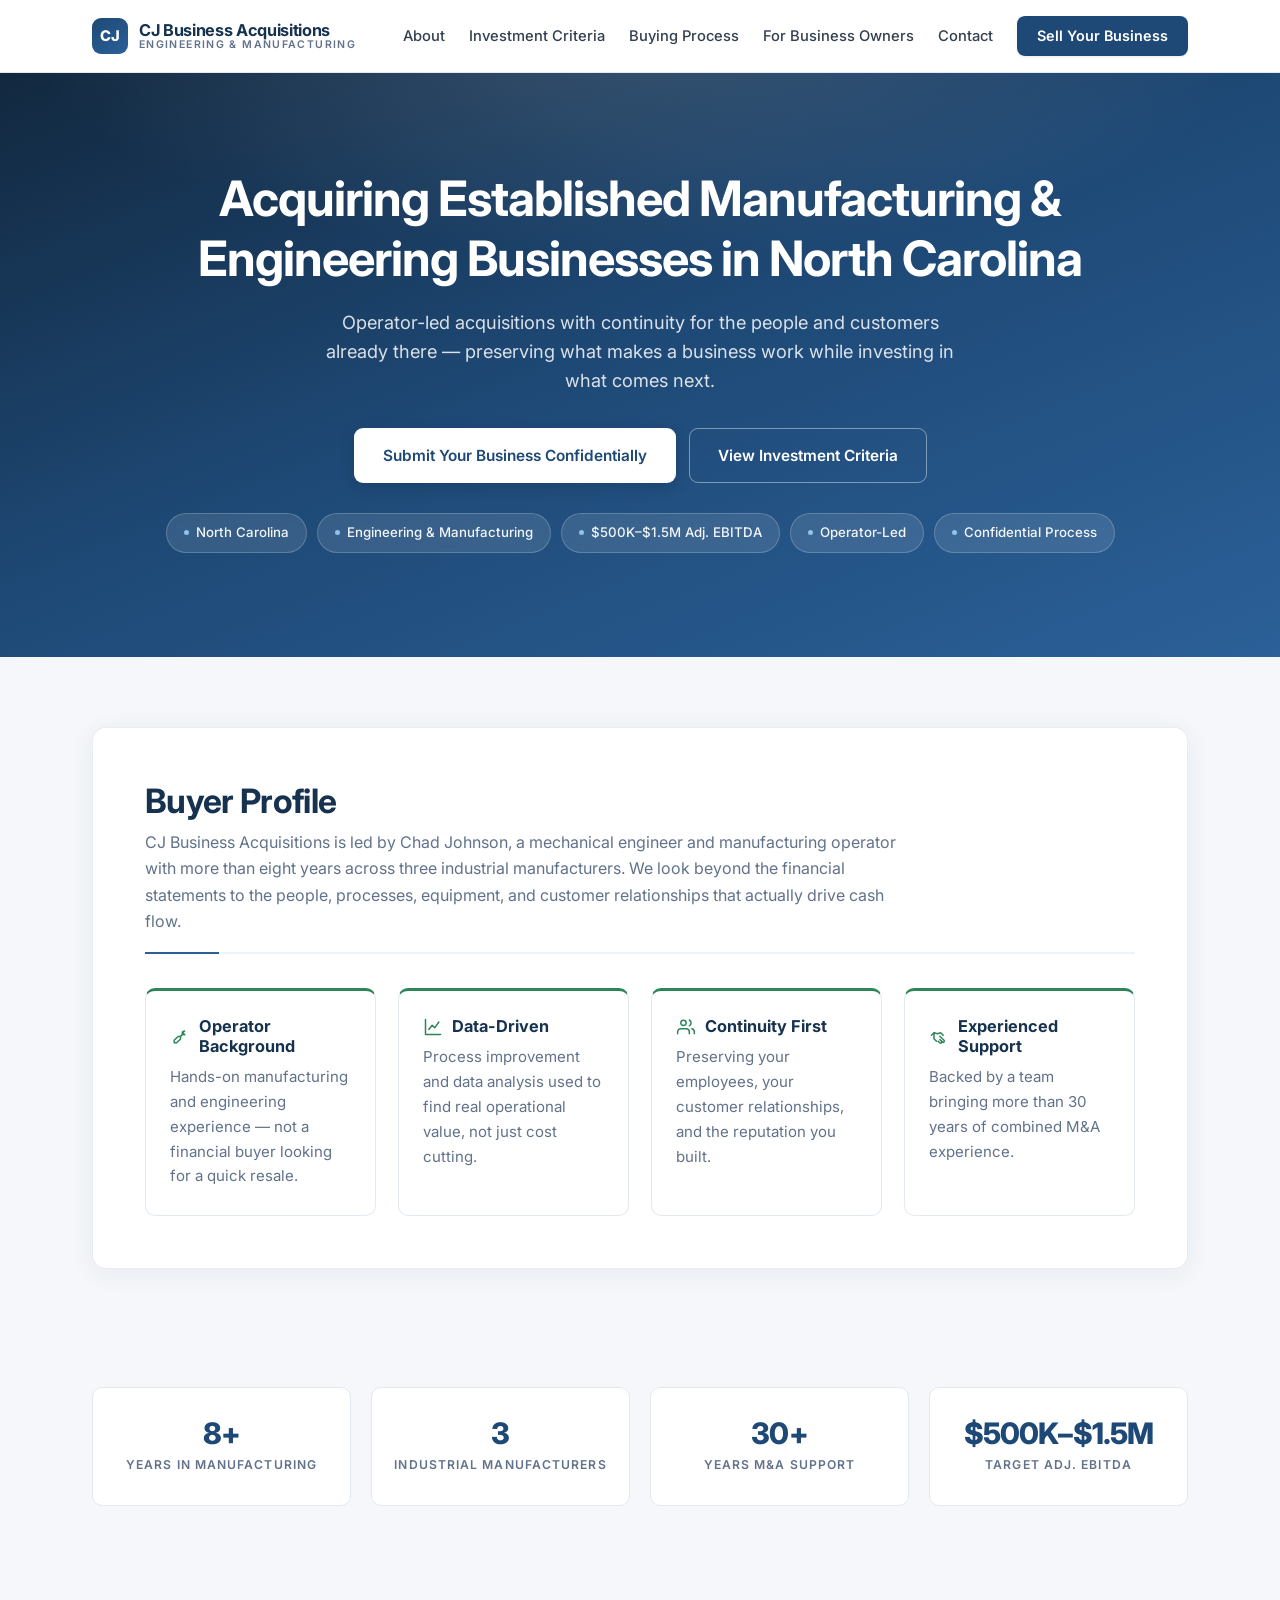
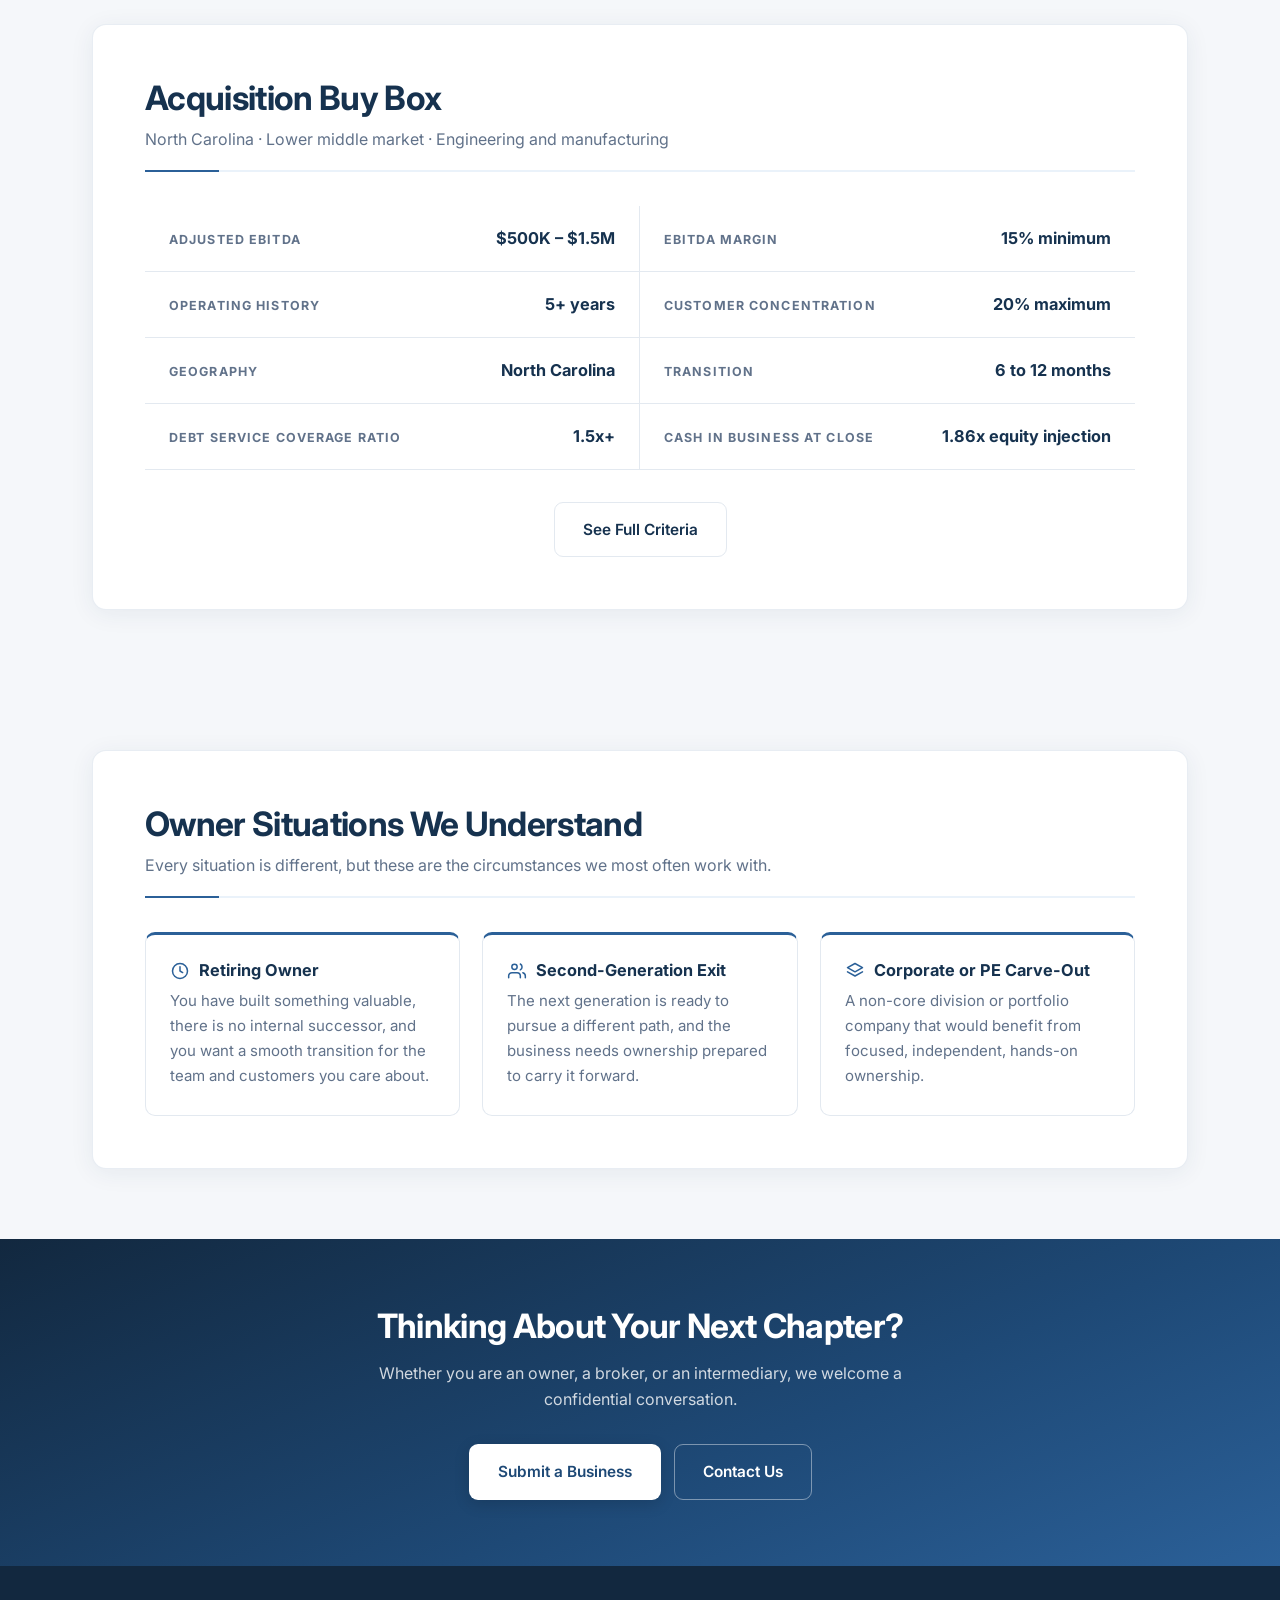
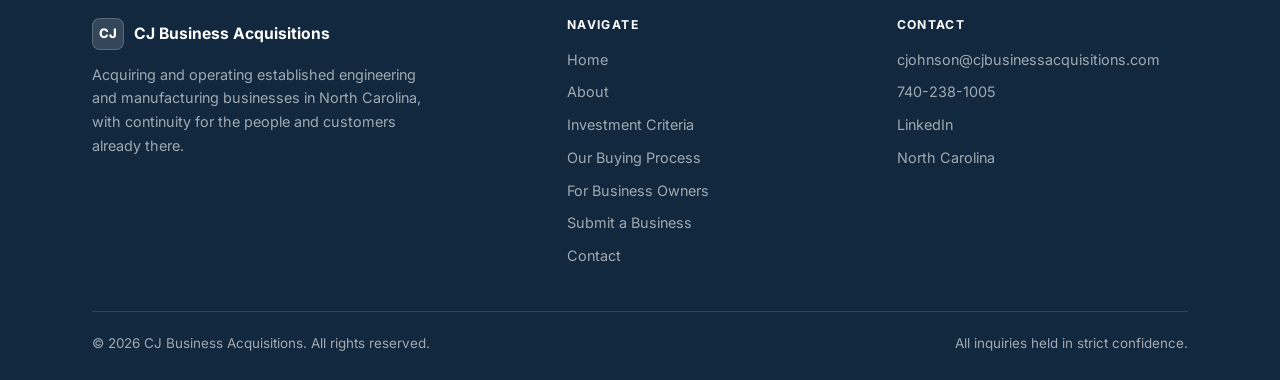
==== commit 79d1aa93: "Add files via upload" ====
--- a/index.html
+++ b/index.html
@@ -3,8 +3,8 @@
 <head>
 <meta charset="UTF-8">
 <meta name="viewport" content="width=device-width, initial-scale=1.0">
-<title>CJ Business Acquisitions | Acquiring Manufacturing &amp; Engineering Businesses in the Piedmont Triad</title>
-<meta name="description" content="CJ Business Acquisitions acquires and operates established engineering and manufacturing businesses in North Carolina's Piedmont Triad, with continuity for employees and customers.">
+<title>CJ Business Acquisitions | Acquiring Manufacturing &amp; Engineering Businesses in North Carolina</title>
+<meta name="description" content="CJ Business Acquisitions acquires and operates established engineering and manufacturing businesses in North Carolina, with continuity for employees and customers.">
 <link rel="icon" href="data:image/svg+xml,%3Csvg xmlns='http://www.w3.org/2000/svg' viewBox='0 0 64 64'%3E%3Crect width='64' height='64' rx='12' fill='%231e4976'/%3E%3Ctext x='32' y='42' font-family='Helvetica,Arial,sans-serif' font-size='26' font-weight='700' fill='%23ffffff' text-anchor='middle'%3ECJ%3C/text%3E%3C/svg%3E">
 <link rel="preconnect" href="https://fonts.googleapis.com">
 <link rel="preconnect" href="https://fonts.gstatic.com" crossorigin>
@@ -84,7 +84,7 @@
 .brand-text .name{font-weight:700;color:var(--heading);font-size:1.02rem;letter-spacing:-.02em}
 .brand-text .sub{font-size:.66rem;letter-spacing:.13em;text-transform:uppercase;color:var(--muted);font-weight:600}
 
-.main-nav{display:flex;align-items:center;gap:28px}
+.main-nav{display:flex;align-items:center;gap:24px}
 .main-nav a{font-size:.92rem;font-weight:500;color:var(--text);transition:color .15s;position:relative;padding:4px 0}
 .main-nav a:hover{color:var(--blue-600)}
 .main-nav a[aria-current="page"]{color:var(--blue-600);font-weight:600}
@@ -102,7 +102,7 @@
 .nav-toggle{display:none;background:none;border:none;color:var(--heading);cursor:pointer;padding:8px;margin-right:-8px}
 .nav-toggle svg{width:26px;height:26px}
 
-@media(max-width:900px){
+@media(max-width:1080px){
   .main-nav{
     position:fixed;top:72px;left:0;right:0;background:#fff;flex-direction:column;align-items:stretch;
     gap:0;padding:6px 22px 18px;box-shadow:var(--shadow-lg);border-bottom:1px solid var(--border);
@@ -316,6 +316,64 @@
 .footer-brand strong{color:#fff;font-size:.98rem}
 .footer-bottom{border-top:1px solid rgba(255,255,255,.13);padding-top:20px;display:flex;justify-content:space-between;flex-wrap:wrap;gap:10px;font-size:.84rem}
 
+
+/* ---------- Buying process timeline ---------- */
+.phase + .phase{margin-top:30px}
+.phase-label{
+  display:block;text-transform:uppercase;letter-spacing:.32em;font-weight:800;
+  font-size:.95rem;color:var(--heading);margin-bottom:10px;
+}
+.phase-title{
+  font-size:clamp(1.9rem,4.4vw,3.1rem);font-weight:800;text-transform:uppercase;
+  letter-spacing:-.025em;line-height:1.02;margin:0 0 46px;color:var(--heading);
+}
+.phase-title .accent{color:var(--blue-600)}
+.timeline{list-style:none;margin:0;padding:0;display:flex;align-items:flex-start}
+.timeline .step{flex:1 1 0;min-width:0;text-align:center;display:flex;flex-direction:column;align-items:center}
+.timeline .box{
+  width:78px;height:78px;border-radius:16px;background:var(--bg-deep);border:1px solid var(--border);
+  display:flex;align-items:center;justify-content:center;font-size:1.9rem;font-weight:800;
+  color:var(--heading);letter-spacing:-.02em;flex-shrink:0;
+  transition:transform .2s,box-shadow .2s;
+}
+.timeline .step:hover .box{transform:translateY(-3px);box-shadow:var(--shadow)}
+.timeline .step.final .box{
+  background:linear-gradient(150deg,var(--navy-700),var(--blue-600));border-color:transparent;
+  color:#fff;box-shadow:0 10px 26px rgba(30,73,118,.32);
+}
+.timeline .arrow{
+  flex:0 0 38px;height:78px;display:flex;align-items:center;justify-content:center;color:var(--blue-600);
+}
+.timeline .arrow svg{width:38px;height:16px}
+.timeline .name{
+  margin-top:20px;font-size:.84rem;font-weight:800;text-transform:uppercase;letter-spacing:.03em;
+  color:var(--heading);line-height:1.25;min-height:2.5em;display:flex;align-items:center;justify-content:center;
+}
+.timeline .rule{width:38px;height:2px;background:var(--blue-600);border-radius:2px;margin:12px 0 12px}
+.timeline .desc{font-size:.93rem;color:var(--muted);line-height:1.45;margin:0;padding:0 4px}
+@media(max-width:860px){
+  .timeline{flex-direction:column;align-items:stretch}
+  .timeline .step{flex-direction:row;text-align:left;align-items:center;gap:18px}
+  .timeline .box{width:62px;height:62px;font-size:1.5rem;border-radius:14px}
+  .timeline .text{display:flex;flex-direction:column;align-items:flex-start}
+  .timeline .name{margin-top:0;min-height:0;justify-content:flex-start}
+  .timeline .rule{margin:8px 0}
+  .timeline .desc{padding:0}
+  .timeline .arrow{flex:0 0 auto;height:34px;width:62px;transform:rotate(90deg)}
+  .timeline .arrow svg{width:26px}
+}
+@media(min-width:861px){.timeline .text{display:contents}}
+
+.fund-callout{
+  display:flex;gap:18px;align-items:flex-start;background:var(--green-050);border:1px solid #cfe7d9;
+  border-radius:var(--radius-sm);padding:24px 26px;margin-top:26px;
+}
+.fund-callout svg{width:28px;height:28px;color:var(--green-600);flex-shrink:0;margin-top:2px}
+.fund-callout h4{margin-bottom:4px}
+.fund-callout p{margin:0;color:var(--text)}
+
+.criteria-note{margin:18px 24px 0;font-size:.88rem;color:var(--muted)}
+.criteria-note strong{color:var(--heading)}
 .text-center{text-align:center}
 </style>
 </head>
@@ -330,9 +388,9 @@
       </span>
     </a>
     <nav class="main-nav">
-        <a href="index.html" aria-current="page">Home</a>
         <a href="about.html">About</a>
         <a href="investment-criteria.html">Investment Criteria</a>
+        <a href="buying-process.html">Buying Process</a>
         <a href="for-business-owners.html">For Business Owners</a>
         <a href="contact.html">Contact</a>
       <a href="submit-a-business.html" class="nav-cta">Sell Your Business</a>
@@ -345,16 +403,16 @@
 
 <section class="hero">
   <div class="container">
-    <h1>Acquiring Established Manufacturing &amp; Engineering Businesses in the Piedmont Triad</h1>
+    <h1>Acquiring Established Manufacturing &amp; Engineering Businesses in North Carolina</h1>
     <p class="sub">Operator-led acquisitions with continuity for the people and customers already there &mdash; preserving what makes a business work while investing in what comes next.</p>
     <div class="cta-row">
       <a href="submit-a-business.html" class="btn btn-primary">Submit Your Business Confidentially</a>
       <a href="investment-criteria.html" class="btn btn-outline">View Investment Criteria</a>
     </div>
     <div class="badge-row">
-      <span class="badge"><span class="dot"></span>Piedmont Triad, NC</span>
+      <span class="badge"><span class="dot"></span>North Carolina</span>
       <span class="badge"><span class="dot"></span>Engineering &amp; Manufacturing</span>
-      <span class="badge"><span class="dot"></span>$750K&ndash;$3M EBITDA</span>
+      <span class="badge"><span class="dot"></span>$500K&ndash;$1.5M Adj. EBITDA</span>
       <span class="badge"><span class="dot"></span>Operator-Led</span>
       <span class="badge"><span class="dot"></span>Confidential Process</span>
     </div>
@@ -396,7 +454,7 @@
       <div class="stat"><span class="num">8+</span><span class="label">Years in Manufacturing</span></div>
       <div class="stat"><span class="num">3</span><span class="label">Industrial Manufacturers</span></div>
       <div class="stat"><span class="num">30+</span><span class="label">Years M&amp;A Support</span></div>
-      <div class="stat"><span class="num">$750K&ndash;$3M</span><span class="label">Target EBITDA</span></div>
+      <div class="stat"><span class="num">$500K&ndash;$1.5M</span><span class="label">Target Adj. EBITDA</span></div>
     </div>
   </div>
 </section>
@@ -406,15 +464,17 @@
     <div class="panel">
       <div class="panel-head">
         <h2>Acquisition Buy Box</h2>
-        <p>Piedmont Triad, North Carolina &middot; Lower middle market &middot; Engineering and manufacturing</p>
+        <p>North Carolina &middot; Lower middle market &middot; Engineering and manufacturing</p>
       </div>
       <div class="criteria-grid">
-        <div class="criteria-item"><span class="k">EBITDA</span><span class="v">$750K &ndash; $3M</span></div>
+        <div class="criteria-item"><span class="k">Adjusted EBITDA</span><span class="v">$500K &ndash; $1.5M</span></div>
         <div class="criteria-item"><span class="k">EBITDA Margin</span><span class="v">15% minimum</span></div>
         <div class="criteria-item"><span class="k">Operating History</span><span class="v">5+ years</span></div>
         <div class="criteria-item"><span class="k">Customer Concentration</span><span class="v">20% maximum</span></div>
-        <div class="criteria-item"><span class="k">Geography</span><span class="v">Piedmont Triad, NC</span></div>
+        <div class="criteria-item"><span class="k">Geography</span><span class="v">North Carolina</span></div>
         <div class="criteria-item"><span class="k">Transition</span><span class="v">6 to 12 months</span></div>
+        <div class="criteria-item"><span class="k">Debt Service Coverage Ratio</span><span class="v">1.5x+</span></div>
+        <div class="criteria-item"><span class="k">Cash in Business at Close</span><span class="v">1.86x equity injection</span></div>
       </div>
       <div class="text-center" style="margin-top:32px">
         <a href="investment-criteria.html" class="btn btn-ghost">See Full Criteria</a>
@@ -466,7 +526,7 @@
           <span class="mark">CJ</span>
           <strong>CJ Business Acquisitions</strong>
         </div>
-        <p style="max-width:330px;color:rgba(255,255,255,.6)">Acquiring and operating established engineering and manufacturing businesses in North Carolina's Piedmont Triad, with continuity for the people and customers already there.</p>
+        <p style="max-width:330px;color:rgba(255,255,255,.6)">Acquiring and operating established engineering and manufacturing businesses in North Carolina, with continuity for the people and customers already there.</p>
       </div>
       <div>
         <h4>Navigate</h4>
@@ -474,6 +534,7 @@
           <li><a href="index.html">Home</a></li>
           <li><a href="about.html">About</a></li>
           <li><a href="investment-criteria.html">Investment Criteria</a></li>
+          <li><a href="buying-process.html">Our Buying Process</a></li>
           <li><a href="for-business-owners.html">For Business Owners</a></li>
           <li><a href="submit-a-business.html">Submit a Business</a></li>
           <li><a href="contact.html">Contact</a></li>
@@ -485,7 +546,7 @@
           <li><a href="mailto:cjohnson@cjbusinessacquisitions.com">cjohnson@cjbusinessacquisitions.com</a></li>
           <li><a href="tel:+17402381005">740-238-1005</a></li>
           <li><a href="https://www.linkedin.com/in/chad-johnson-782990149" target="_blank" rel="noopener">LinkedIn</a></li>
-          <li>Piedmont Triad, North Carolina</li>
+          <li>North Carolina</li>
         </ul>
       </div>
     </div>
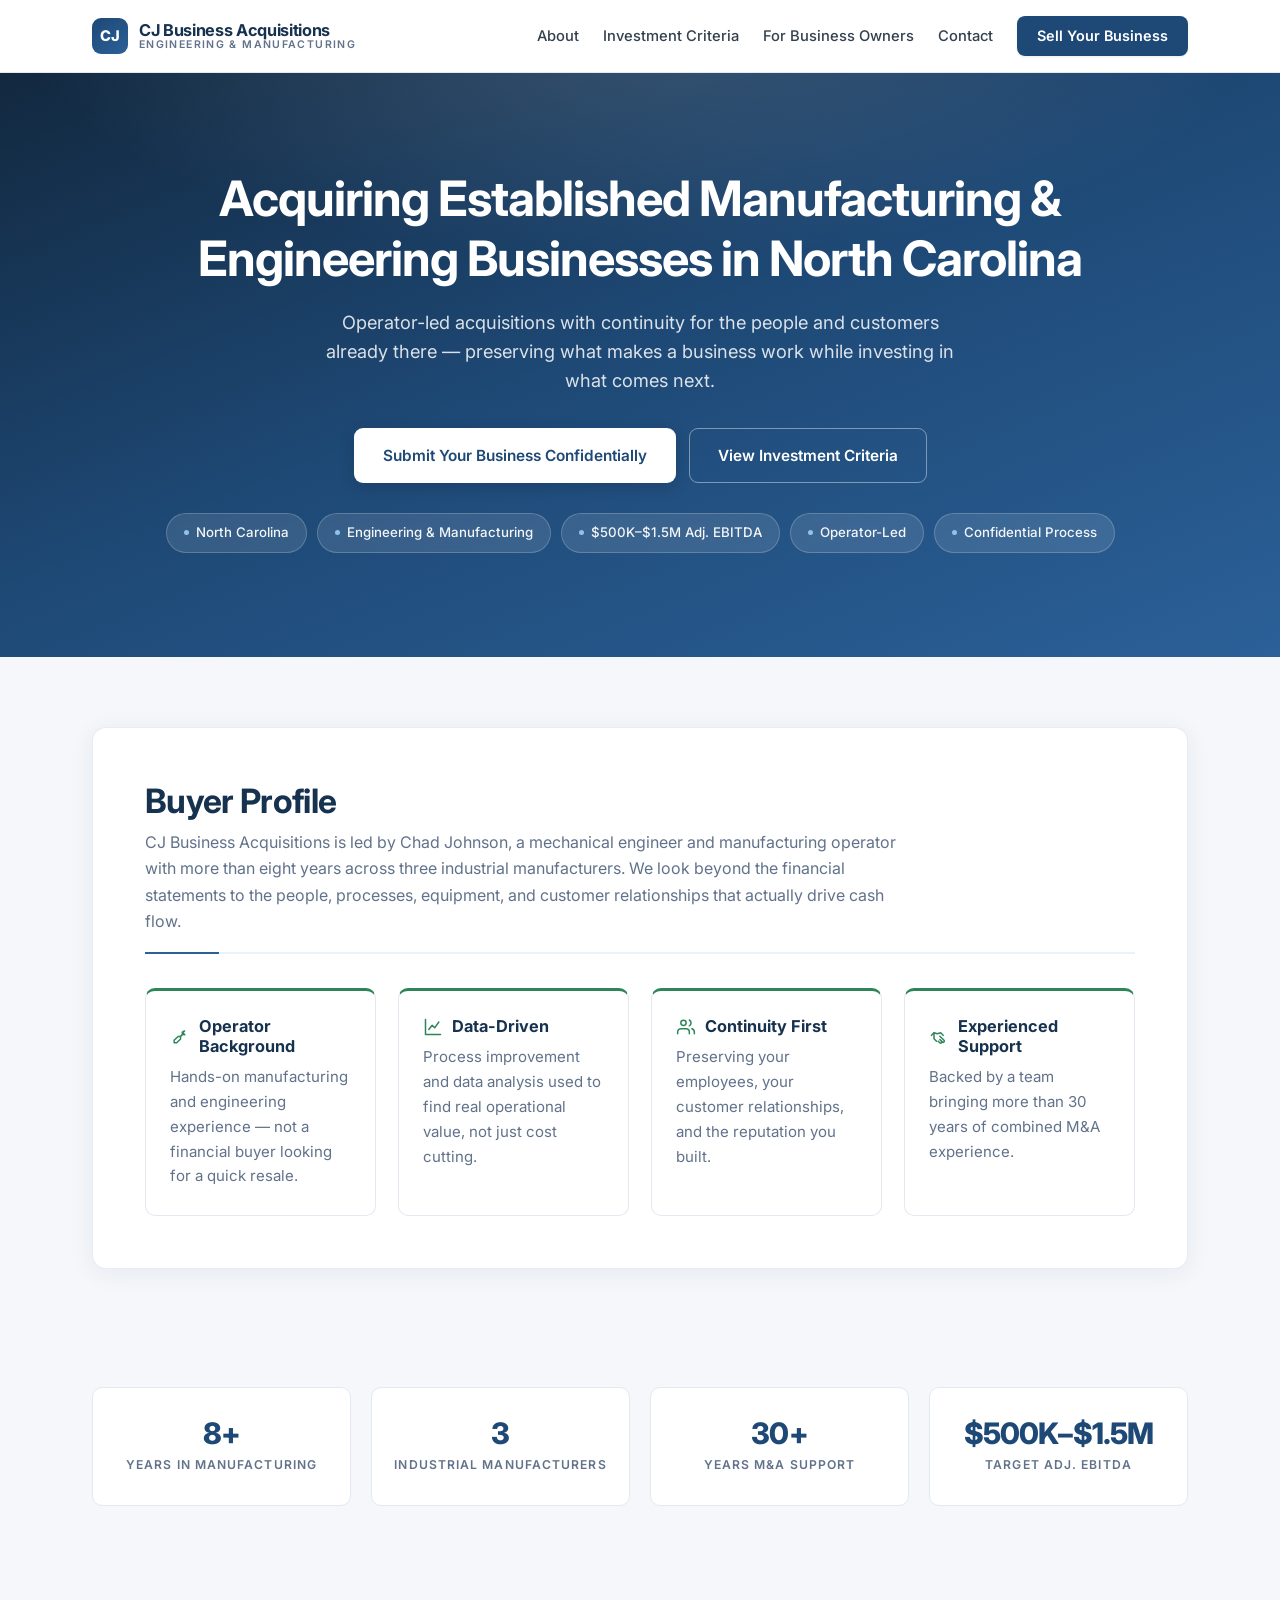
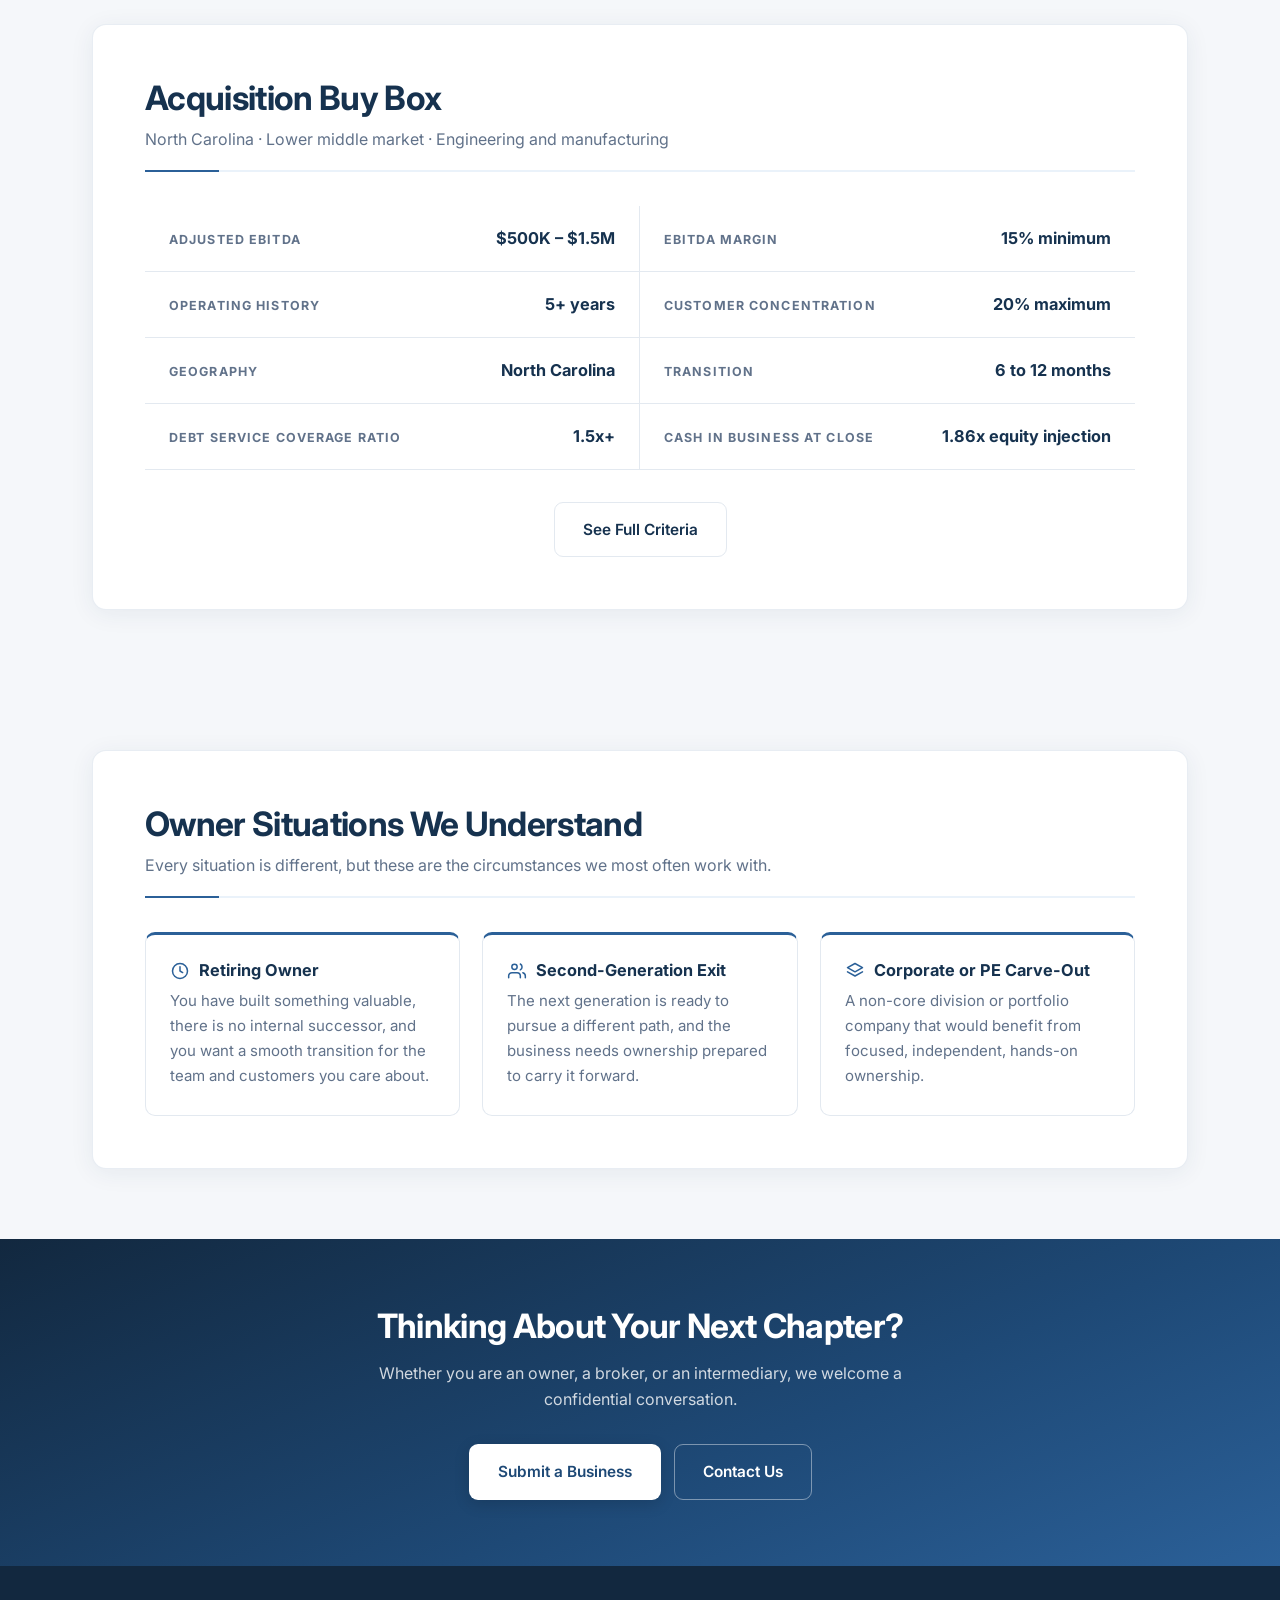
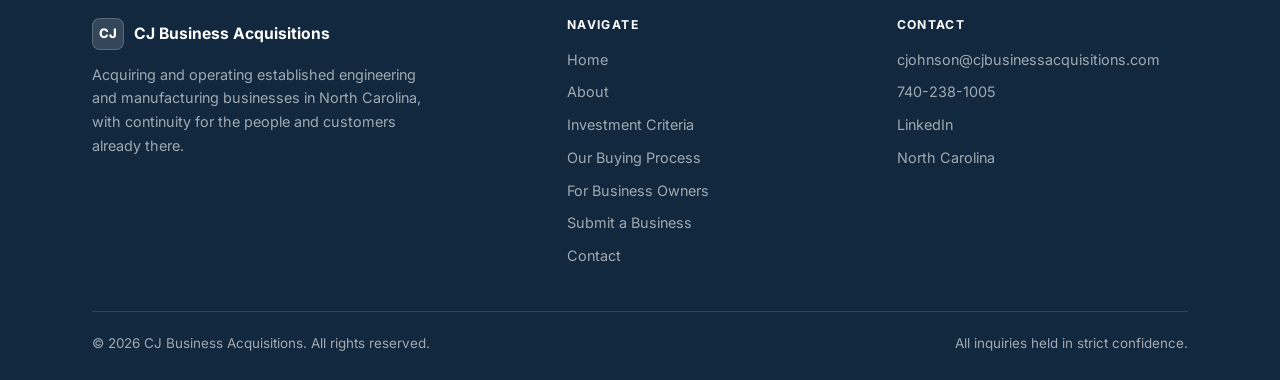
==== commit 29eac6d2: "Add files via upload" ====
--- a/index.html
+++ b/index.html
@@ -102,7 +102,7 @@
 .nav-toggle{display:none;background:none;border:none;color:var(--heading);cursor:pointer;padding:8px;margin-right:-8px}
 .nav-toggle svg{width:26px;height:26px}
 
-@media(max-width:1080px){
+@media(max-width:960px){
   .main-nav{
     position:fixed;top:72px;left:0;right:0;background:#fff;flex-direction:column;align-items:stretch;
     gap:0;padding:6px 22px 18px;box-shadow:var(--shadow-lg);border-bottom:1px solid var(--border);
@@ -374,6 +374,7 @@
 
 .criteria-note{margin:18px 24px 0;font-size:.88rem;color:var(--muted)}
 .criteria-note strong{color:var(--heading)}
+[id]{scroll-margin-top:90px}
 .text-center{text-align:center}
 </style>
 </head>
@@ -390,7 +391,6 @@
     <nav class="main-nav">
         <a href="about.html">About</a>
         <a href="investment-criteria.html">Investment Criteria</a>
-        <a href="buying-process.html">Buying Process</a>
         <a href="for-business-owners.html">For Business Owners</a>
         <a href="contact.html">Contact</a>
       <a href="submit-a-business.html" class="nav-cta">Sell Your Business</a>
@@ -534,7 +534,7 @@
           <li><a href="index.html">Home</a></li>
           <li><a href="about.html">About</a></li>
           <li><a href="investment-criteria.html">Investment Criteria</a></li>
-          <li><a href="buying-process.html">Our Buying Process</a></li>
+          <li><a href="for-business-owners.html#buying-process">Our Buying Process</a></li>
           <li><a href="for-business-owners.html">For Business Owners</a></li>
           <li><a href="submit-a-business.html">Submit a Business</a></li>
           <li><a href="contact.html">Contact</a></li>
